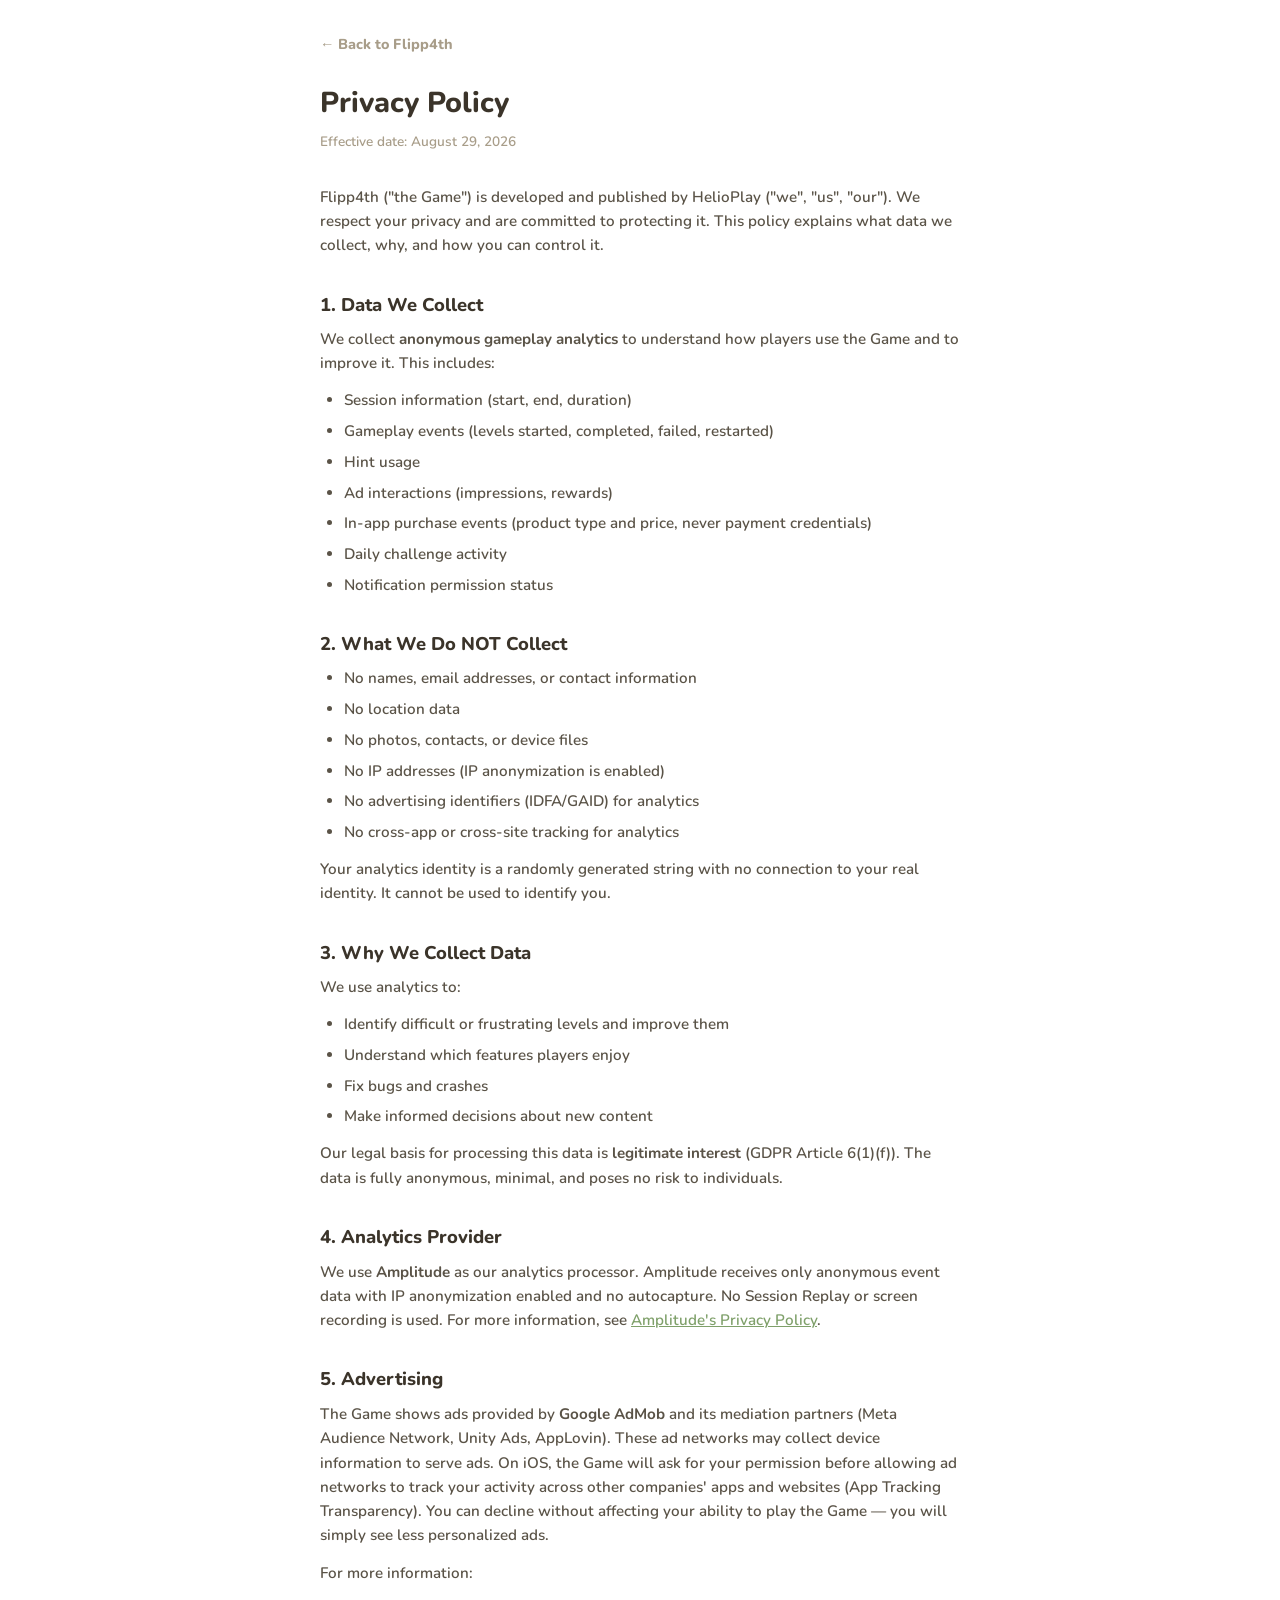
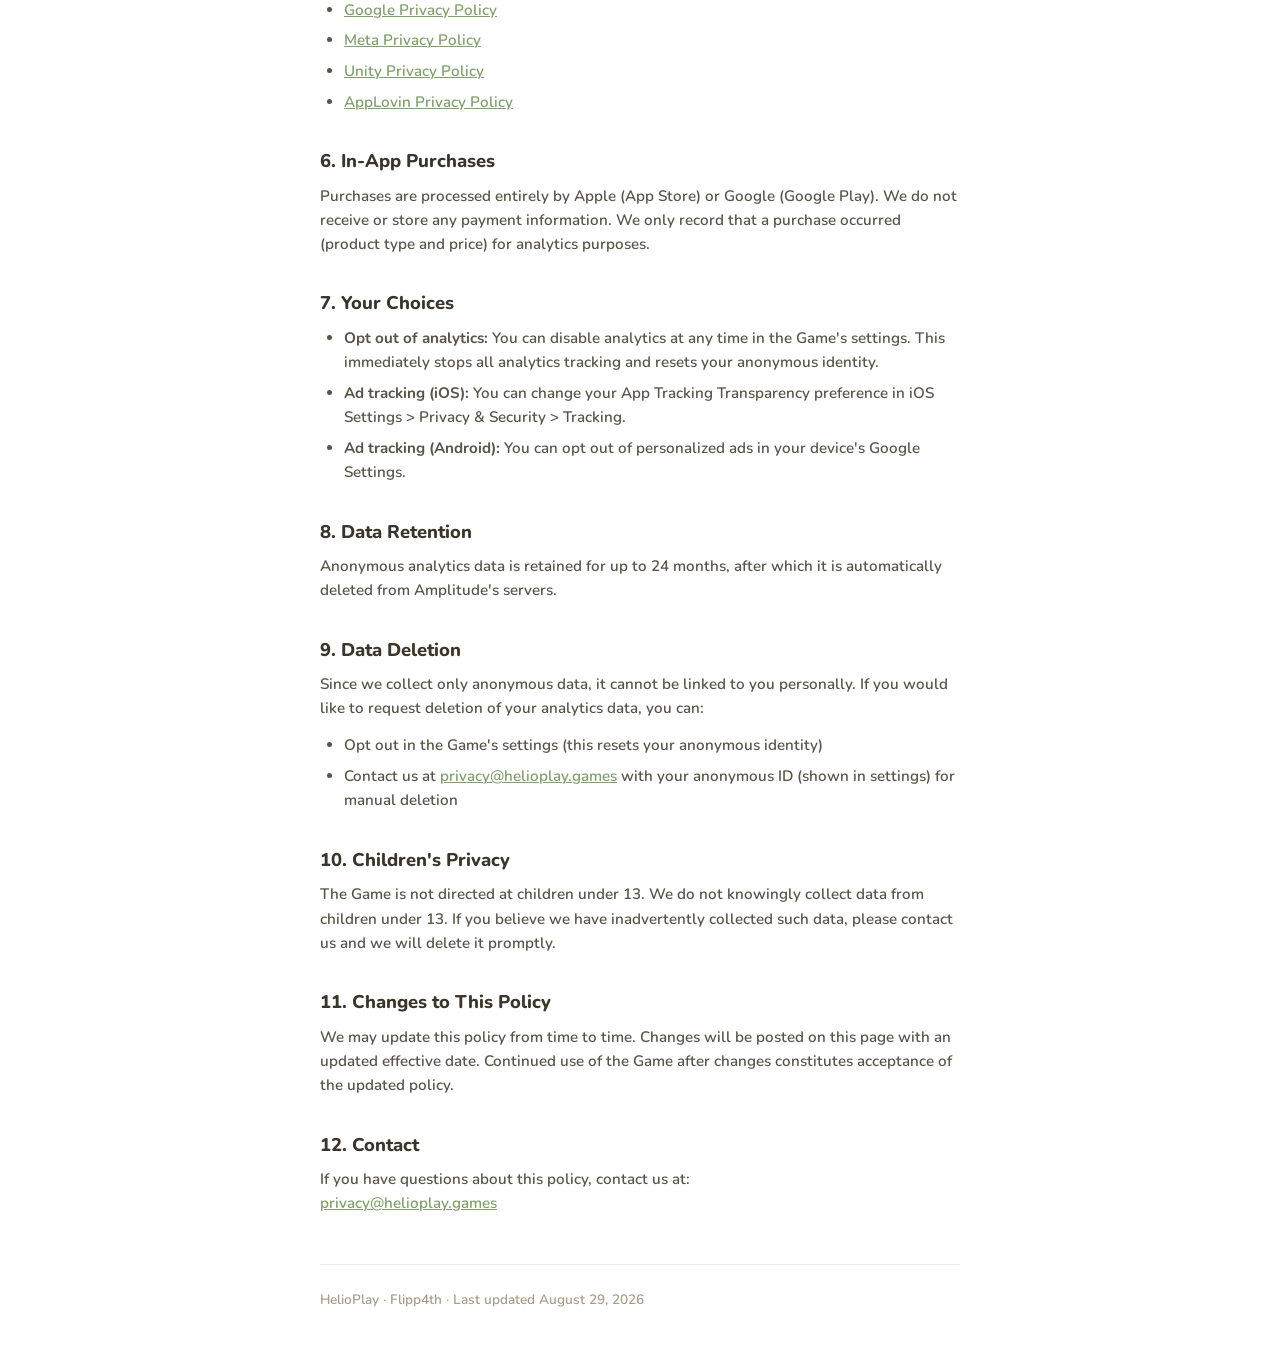
==== privacy.html @ 876b4c8c "terms and policies draft" ====
<!DOCTYPE html>
<html lang="en">
<head>
  <meta charset="UTF-8">
  <meta name="viewport" content="width=device-width, initial-scale=1.0">
  <title>Privacy Policy - Flipp4th</title>
  <link rel="preconnect" href="https://fonts.googleapis.com">
  <link rel="preconnect" href="https://fonts.gstatic.com" crossorigin>
  <link href="https://fonts.googleapis.com/css2?family=Nunito:wght@600;800&display=swap" rel="stylesheet">
  <style>
    * { margin: 0; padding: 0; box-sizing: border-box; }
    body {
      font-family: 'Nunito', -apple-system, BlinkMacSystemFont, 'Segoe UI', Roboto, sans-serif;
      background: #ffffff;
      color: #3B342A;
      min-height: 100vh;
      padding: 2rem;
      line-height: 1.6;
    }
    .container {
      max-width: 640px;
      margin: 0 auto;
    }
    .back-link {
      display: inline-block;
      color: #A89D89;
      text-decoration: none;
      font-weight: 800;
      font-size: 0.9rem;
      margin-bottom: 1.5rem;
    }
    .back-link:hover { color: #3B342A; }
    h1 {
      font-size: 1.8rem;
      font-weight: 800;
      margin-bottom: 0.3rem;
    }
    .effective-date {
      font-size: 0.85rem;
      font-weight: 600;
      color: #A89D89;
      margin-bottom: 2rem;
    }
    h2 {
      font-size: 1.15rem;
      font-weight: 800;
      margin-top: 2rem;
      margin-bottom: 0.5rem;
    }
    p, li {
      font-size: 0.95rem;
      font-weight: 600;
      color: #5A5347;
      margin-bottom: 0.8rem;
    }
    ul {
      padding-left: 1.5rem;
      margin-bottom: 0.8rem;
    }
    li { margin-bottom: 0.4rem; }
    a { color: #7FA06A; }
    .footer-note {
      margin-top: 3rem;
      padding-top: 1.5rem;
      border-top: 1px solid rgba(0,0,0,0.08);
      font-size: 0.85rem;
      color: #A89D89;
    }
  </style>
</head>
<body>
  <div class="container">
    <a class="back-link" href="/">&larr; Back to Flipp4th</a>

    <h1>Privacy Policy</h1>
    <p class="effective-date">Effective date: August 29, 2026</p>

    <p>Flipp4th ("the Game") is developed and published by HelioPlay ("we", "us", "our"). We respect your privacy and are committed to protecting it. This policy explains what data we collect, why, and how you can control it.</p>

    <h2>1. Data We Collect</h2>
    <p>We collect <strong>anonymous gameplay analytics</strong> to understand how players use the Game and to improve it. This includes:</p>
    <ul>
      <li>Session information (start, end, duration)</li>
      <li>Gameplay events (levels started, completed, failed, restarted)</li>
      <li>Hint usage</li>
      <li>Ad interactions (impressions, rewards)</li>
      <li>In-app purchase events (product type and price, never payment credentials)</li>
      <li>Daily challenge activity</li>
      <li>Notification permission status</li>
    </ul>

    <h2>2. What We Do NOT Collect</h2>
    <ul>
      <li>No names, email addresses, or contact information</li>
      <li>No location data</li>
      <li>No photos, contacts, or device files</li>
      <li>No IP addresses (IP anonymization is enabled)</li>
      <li>No advertising identifiers (IDFA/GAID) for analytics</li>
      <li>No cross-app or cross-site tracking for analytics</li>
    </ul>
    <p>Your analytics identity is a randomly generated string with no connection to your real identity. It cannot be used to identify you.</p>

    <h2>3. Why We Collect Data</h2>
    <p>We use analytics to:</p>
    <ul>
      <li>Identify difficult or frustrating levels and improve them</li>
      <li>Understand which features players enjoy</li>
      <li>Fix bugs and crashes</li>
      <li>Make informed decisions about new content</li>
    </ul>
    <p>Our legal basis for processing this data is <strong>legitimate interest</strong> (GDPR Article 6(1)(f)). The data is fully anonymous, minimal, and poses no risk to individuals.</p>

    <h2>4. Analytics Provider</h2>
    <p>We use <strong>Amplitude</strong> as our analytics processor. Amplitude receives only anonymous event data with IP anonymization enabled and no autocapture. No Session Replay or screen recording is used. For more information, see <a href="https://amplitude.com/privacy" target="_blank" rel="noopener">Amplitude's Privacy Policy</a>.</p>

    <h2>5. Advertising</h2>
    <p>The Game shows ads provided by <strong>Google AdMob</strong> and its mediation partners (Meta Audience Network, Unity Ads, AppLovin). These ad networks may collect device information to serve ads. On iOS, the Game will ask for your permission before allowing ad networks to track your activity across other companies' apps and websites (App Tracking Transparency). You can decline without affecting your ability to play the Game — you will simply see less personalized ads.</p>
    <p>For more information:</p>
    <ul>
      <li><a href="https://policies.google.com/privacy" target="_blank" rel="noopener">Google Privacy Policy</a></li>
      <li><a href="https://www.facebook.com/privacy/policy/" target="_blank" rel="noopener">Meta Privacy Policy</a></li>
      <li><a href="https://unity.com/legal/privacy-policy" target="_blank" rel="noopener">Unity Privacy Policy</a></li>
      <li><a href="https://www.applovin.com/privacy/" target="_blank" rel="noopener">AppLovin Privacy Policy</a></li>
    </ul>

    <h2>6. In-App Purchases</h2>
    <p>Purchases are processed entirely by Apple (App Store) or Google (Google Play). We do not receive or store any payment information. We only record that a purchase occurred (product type and price) for analytics purposes.</p>

    <h2>7. Your Choices</h2>
    <ul>
      <li><strong>Opt out of analytics:</strong> You can disable analytics at any time in the Game's settings. This immediately stops all analytics tracking and resets your anonymous identity.</li>
      <li><strong>Ad tracking (iOS):</strong> You can change your App Tracking Transparency preference in iOS Settings &gt; Privacy &amp; Security &gt; Tracking.</li>
      <li><strong>Ad tracking (Android):</strong> You can opt out of personalized ads in your device's Google Settings.</li>
    </ul>

    <h2>8. Data Retention</h2>
    <p>Anonymous analytics data is retained for up to 24 months, after which it is automatically deleted from Amplitude's servers.</p>

    <h2>9. Data Deletion</h2>
    <p>Since we collect only anonymous data, it cannot be linked to you personally. If you would like to request deletion of your analytics data, you can:</p>
    <ul>
      <li>Opt out in the Game's settings (this resets your anonymous identity)</li>
      <li>Contact us at <a href="mailto:privacy@helioplay.games">privacy@helioplay.games</a> with your anonymous ID (shown in settings) for manual deletion</li>
    </ul>

    <h2>10. Children's Privacy</h2>
    <p>The Game is not directed at children under 13. We do not knowingly collect data from children under 13. If you believe we have inadvertently collected such data, please contact us and we will delete it promptly.</p>

    <h2>11. Changes to This Policy</h2>
    <p>We may update this policy from time to time. Changes will be posted on this page with an updated effective date. Continued use of the Game after changes constitutes acceptance of the updated policy.</p>

    <h2>12. Contact</h2>
    <p>If you have questions about this policy, contact us at:<br>
    <a href="mailto:privacy@helioplay.games">privacy@helioplay.games</a></p>

    <p class="footer-note">HelioPlay &middot; Flipp4th &middot; Last updated August 29, 2026</p>
  </div>
</body>
</html>
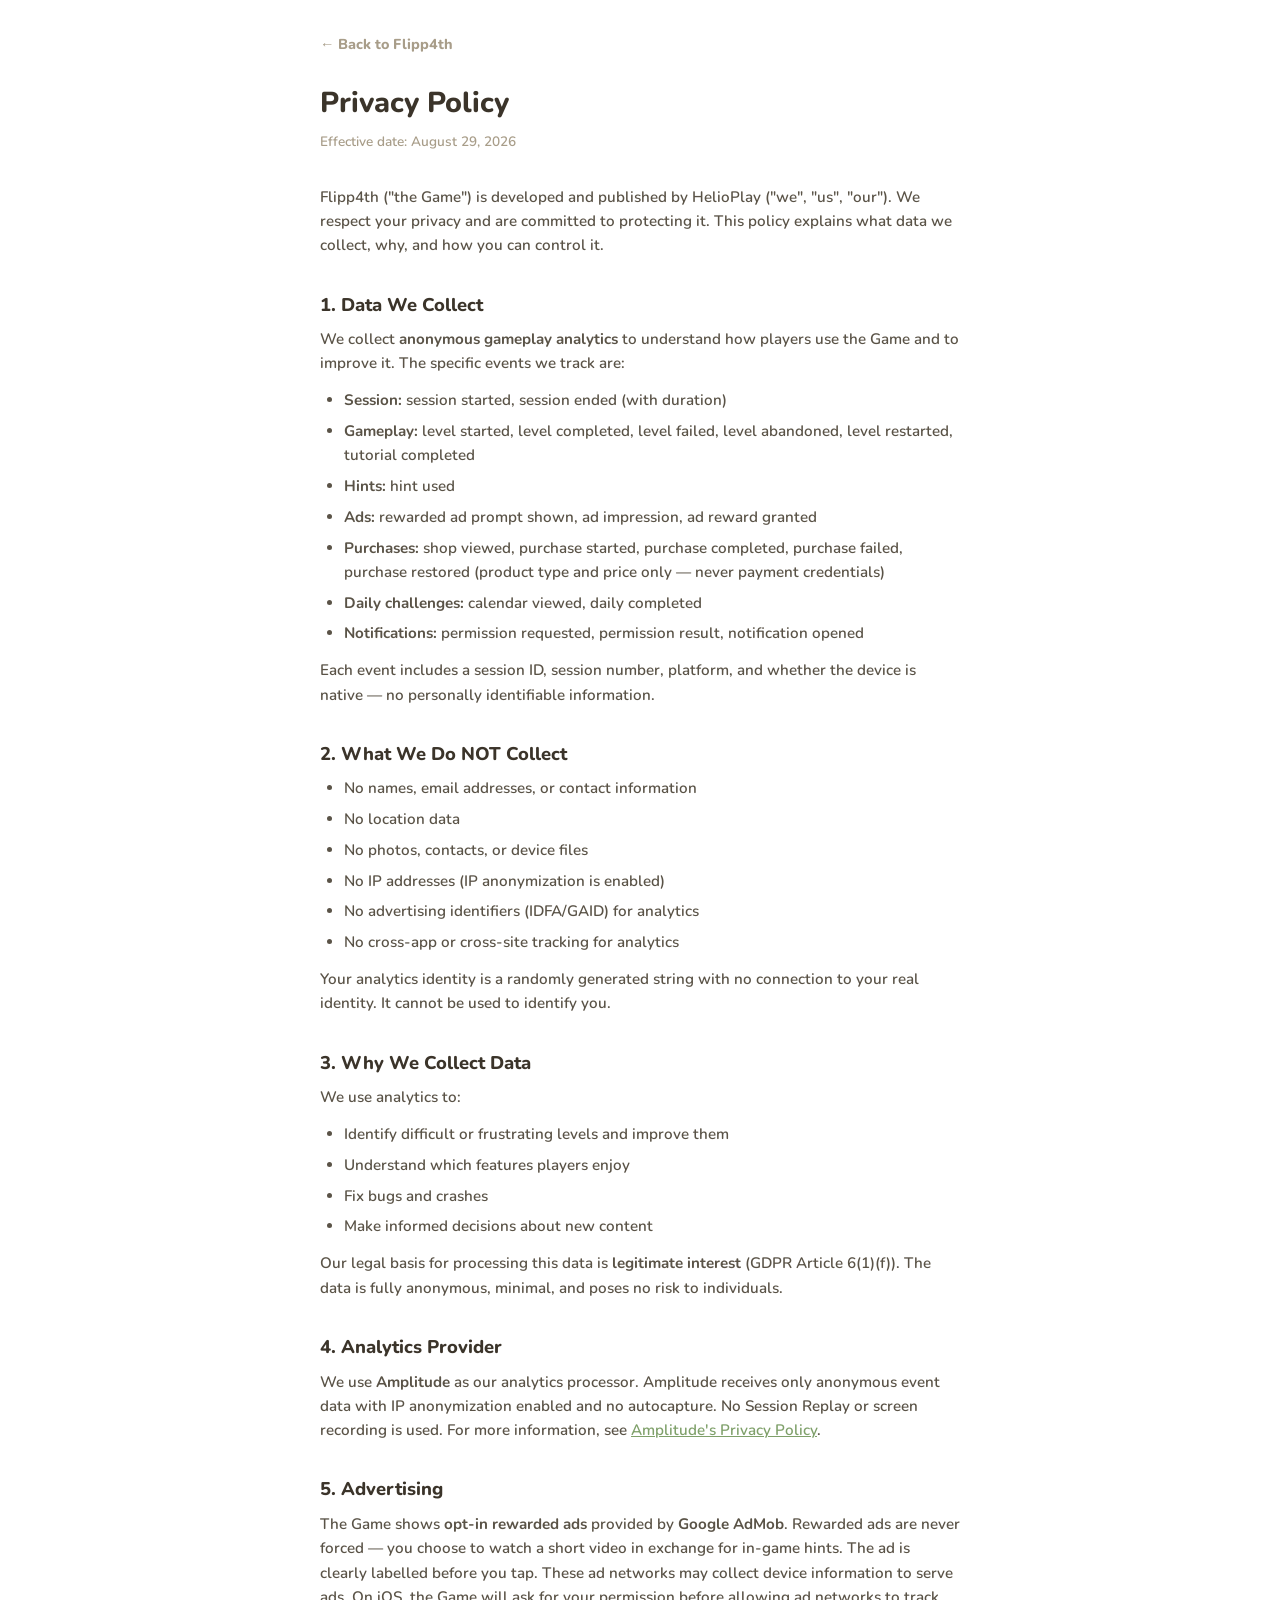
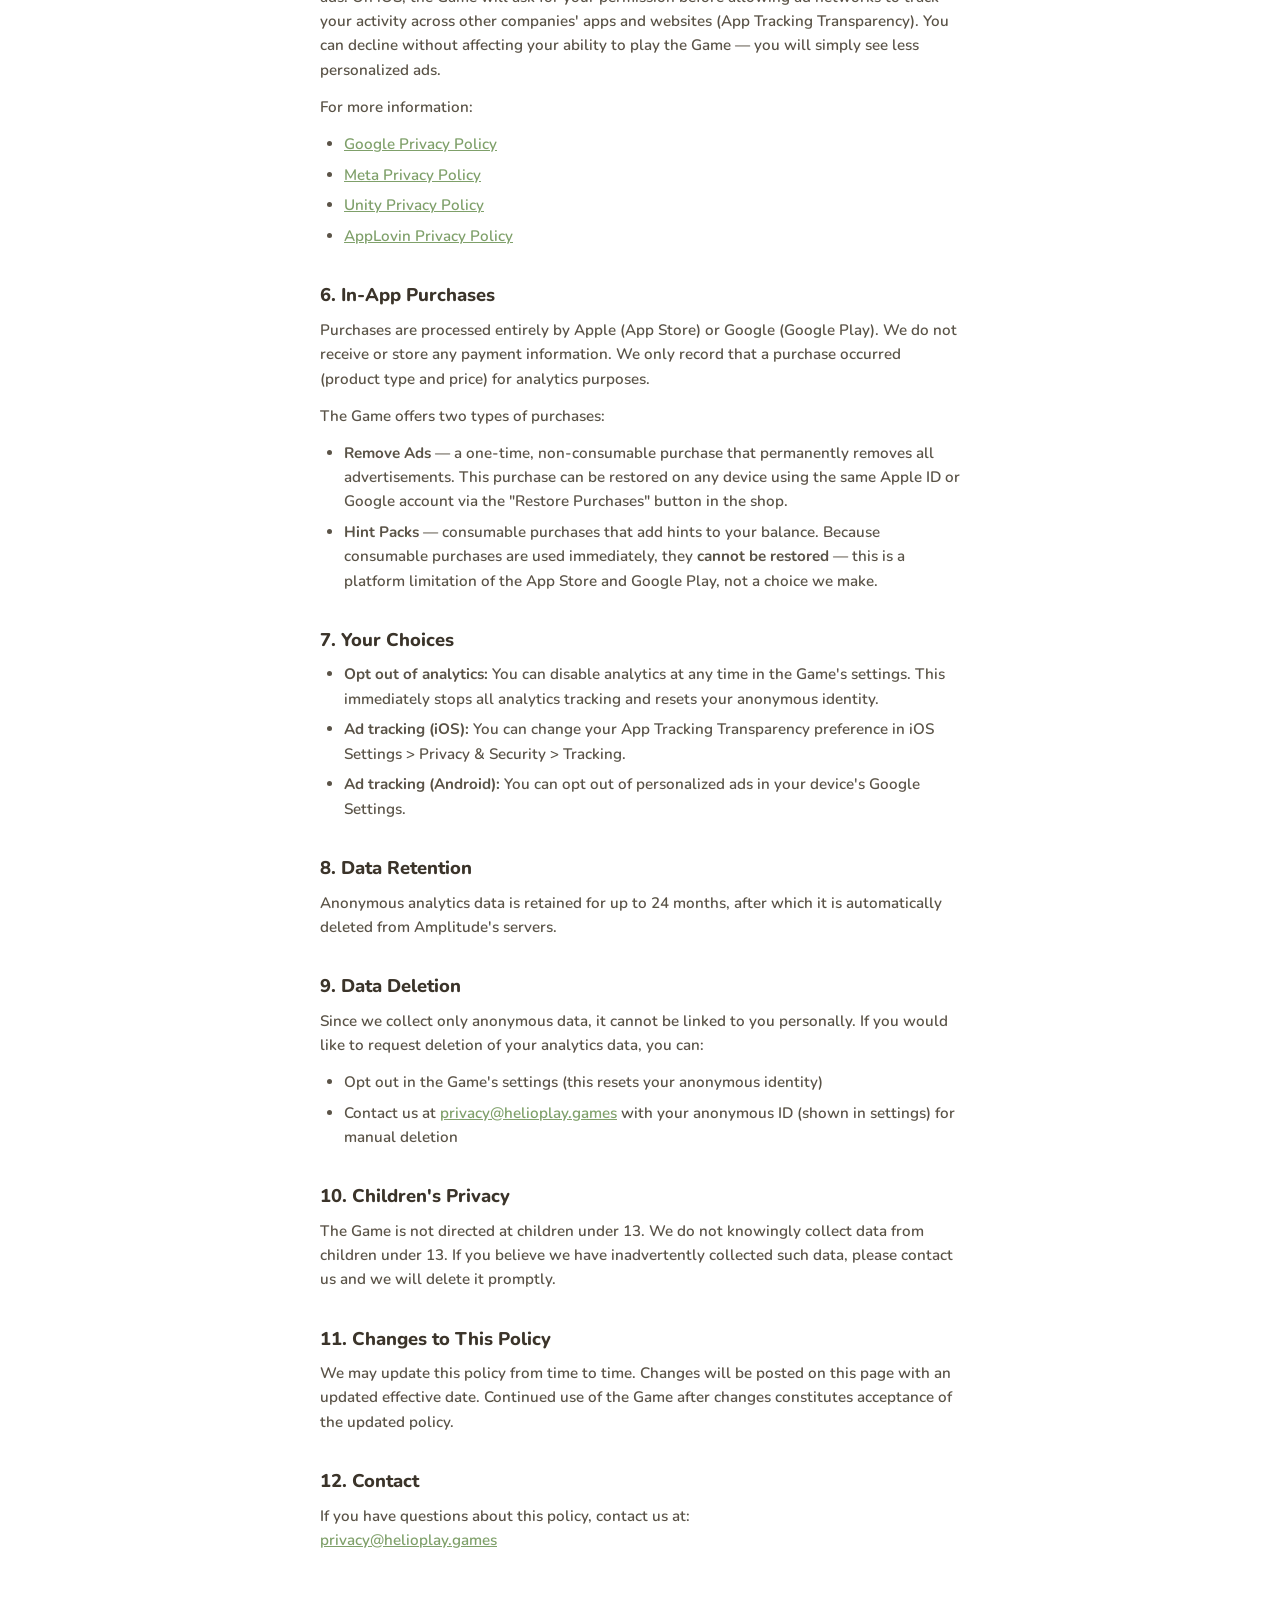
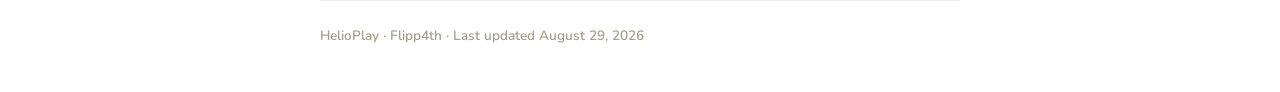
==== commit 918e0794: "update" ====
--- a/privacy.html
+++ b/privacy.html
@@ -78,16 +78,17 @@
     <p>Flipp4th ("the Game") is developed and published by HelioPlay ("we", "us", "our"). We respect your privacy and are committed to protecting it. This policy explains what data we collect, why, and how you can control it.</p>
 
     <h2>1. Data We Collect</h2>
-    <p>We collect <strong>anonymous gameplay analytics</strong> to understand how players use the Game and to improve it. This includes:</p>
+    <p>We collect <strong>anonymous gameplay analytics</strong> to understand how players use the Game and to improve it. The specific events we track are:</p>
     <ul>
-      <li>Session information (start, end, duration)</li>
-      <li>Gameplay events (levels started, completed, failed, restarted)</li>
-      <li>Hint usage</li>
-      <li>Ad interactions (impressions, rewards)</li>
-      <li>In-app purchase events (product type and price, never payment credentials)</li>
-      <li>Daily challenge activity</li>
-      <li>Notification permission status</li>
+      <li><strong>Session:</strong> session started, session ended (with duration)</li>
+      <li><strong>Gameplay:</strong> level started, level completed, level failed, level abandoned, level restarted, tutorial completed</li>
+      <li><strong>Hints:</strong> hint used</li>
+      <li><strong>Ads:</strong> rewarded ad prompt shown, ad impression, ad reward granted</li>
+      <li><strong>Purchases:</strong> shop viewed, purchase started, purchase completed, purchase failed, purchase restored (product type and price only — never payment credentials)</li>
+      <li><strong>Daily challenges:</strong> calendar viewed, daily completed</li>
+      <li><strong>Notifications:</strong> permission requested, permission result, notification opened</li>
     </ul>
+    <p>Each event includes a session ID, session number, platform, and whether the device is native — no personally identifiable information.</p>
 
     <h2>2. What We Do NOT Collect</h2>
     <ul>
@@ -114,7 +115,7 @@
     <p>We use <strong>Amplitude</strong> as our analytics processor. Amplitude receives only anonymous event data with IP anonymization enabled and no autocapture. No Session Replay or screen recording is used. For more information, see <a href="https://amplitude.com/privacy" target="_blank" rel="noopener">Amplitude's Privacy Policy</a>.</p>
 
     <h2>5. Advertising</h2>
-    <p>The Game shows ads provided by <strong>Google AdMob</strong> and its mediation partners (Meta Audience Network, Unity Ads, AppLovin). These ad networks may collect device information to serve ads. On iOS, the Game will ask for your permission before allowing ad networks to track your activity across other companies' apps and websites (App Tracking Transparency). You can decline without affecting your ability to play the Game — you will simply see less personalized ads.</p>
+    <p>The Game shows <strong>opt-in rewarded ads</strong> provided by <strong>Google AdMob</strong>. Rewarded ads are never forced — you choose to watch a short video in exchange for in-game hints. The ad is clearly labelled before you tap. These ad networks may collect device information to serve ads. On iOS, the Game will ask for your permission before allowing ad networks to track your activity across other companies' apps and websites (App Tracking Transparency). You can decline without affecting your ability to play the Game — you will simply see less personalized ads.</p>
     <p>For more information:</p>
     <ul>
       <li><a href="https://policies.google.com/privacy" target="_blank" rel="noopener">Google Privacy Policy</a></li>
@@ -125,6 +126,11 @@
 
     <h2>6. In-App Purchases</h2>
     <p>Purchases are processed entirely by Apple (App Store) or Google (Google Play). We do not receive or store any payment information. We only record that a purchase occurred (product type and price) for analytics purposes.</p>
+    <p>The Game offers two types of purchases:</p>
+    <ul>
+      <li><strong>Remove Ads</strong> — a one-time, non-consumable purchase that permanently removes all advertisements. This purchase can be restored on any device using the same Apple ID or Google account via the "Restore Purchases" button in the shop.</li>
+      <li><strong>Hint Packs</strong> — consumable purchases that add hints to your balance. Because consumable purchases are used immediately, they <strong>cannot be restored</strong> — this is a platform limitation of the App Store and Google Play, not a choice we make.</li>
+    </ul>
 
     <h2>7. Your Choices</h2>
     <ul>
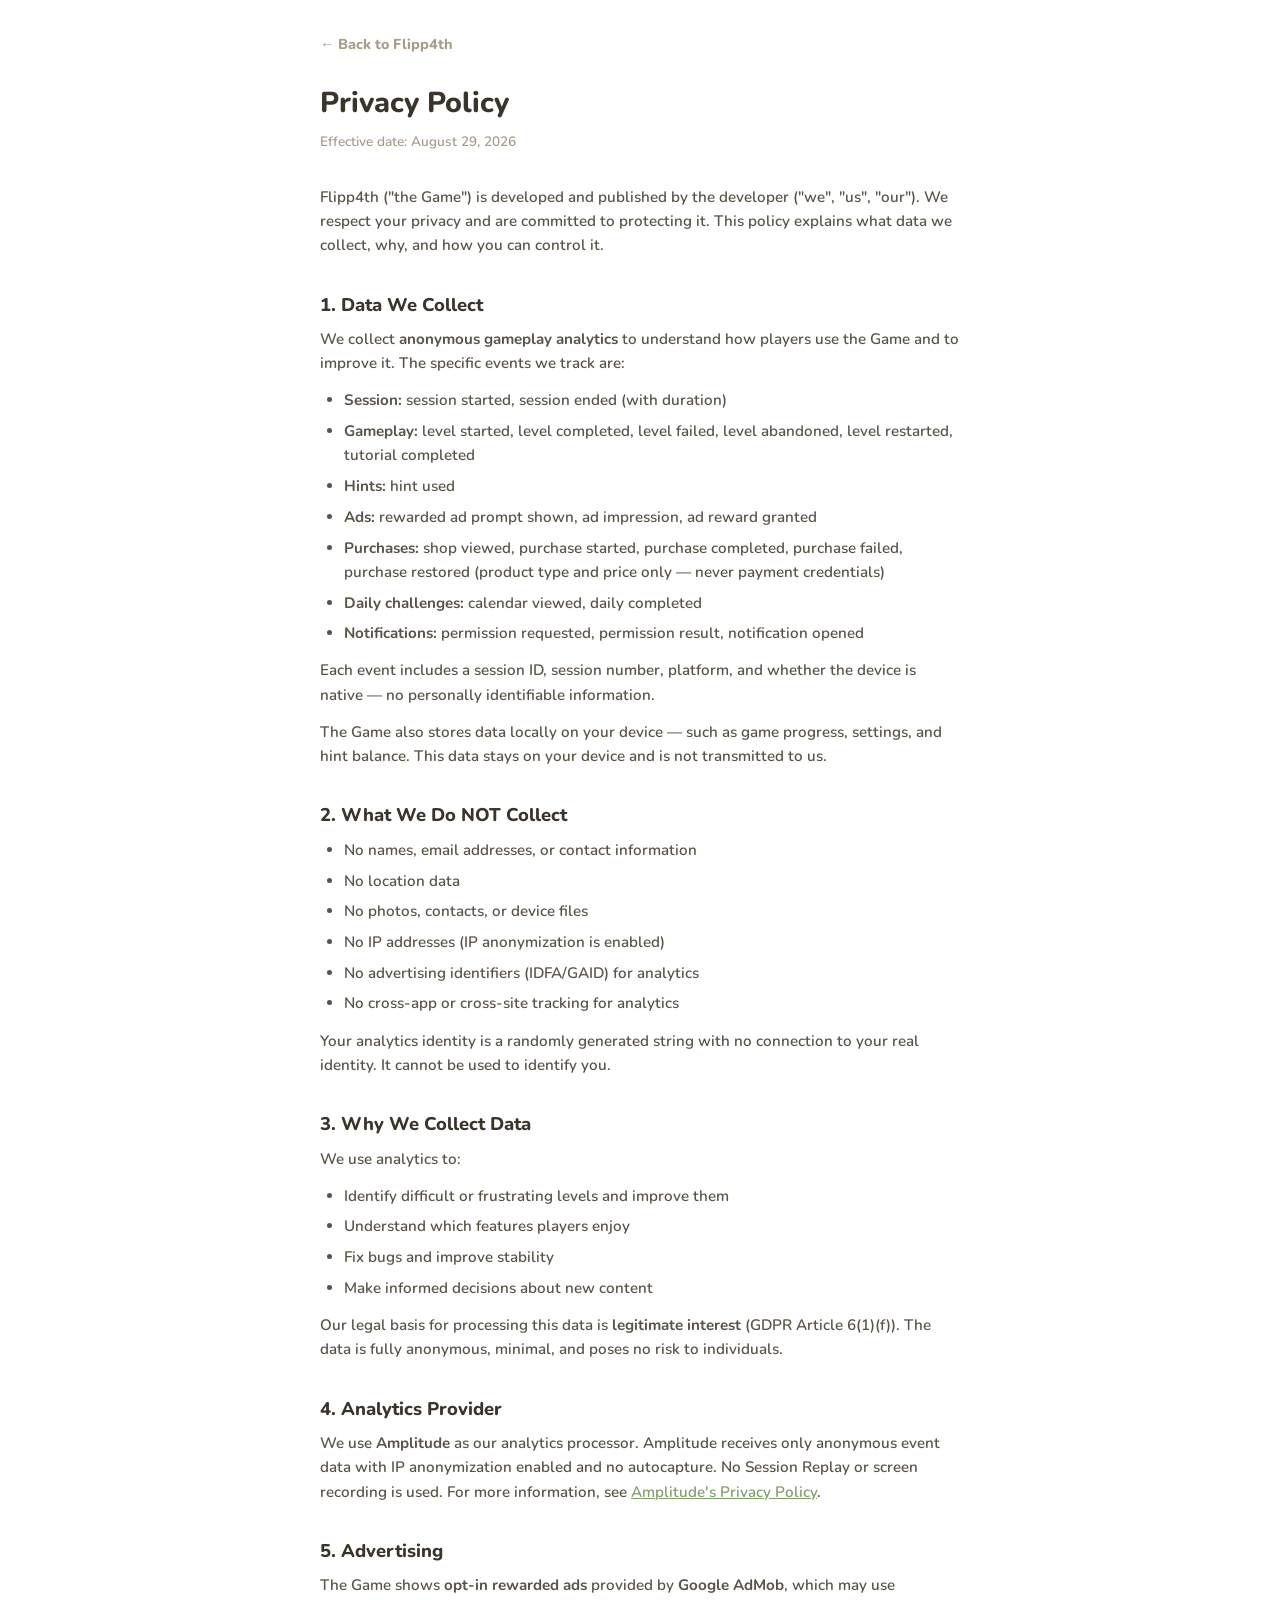
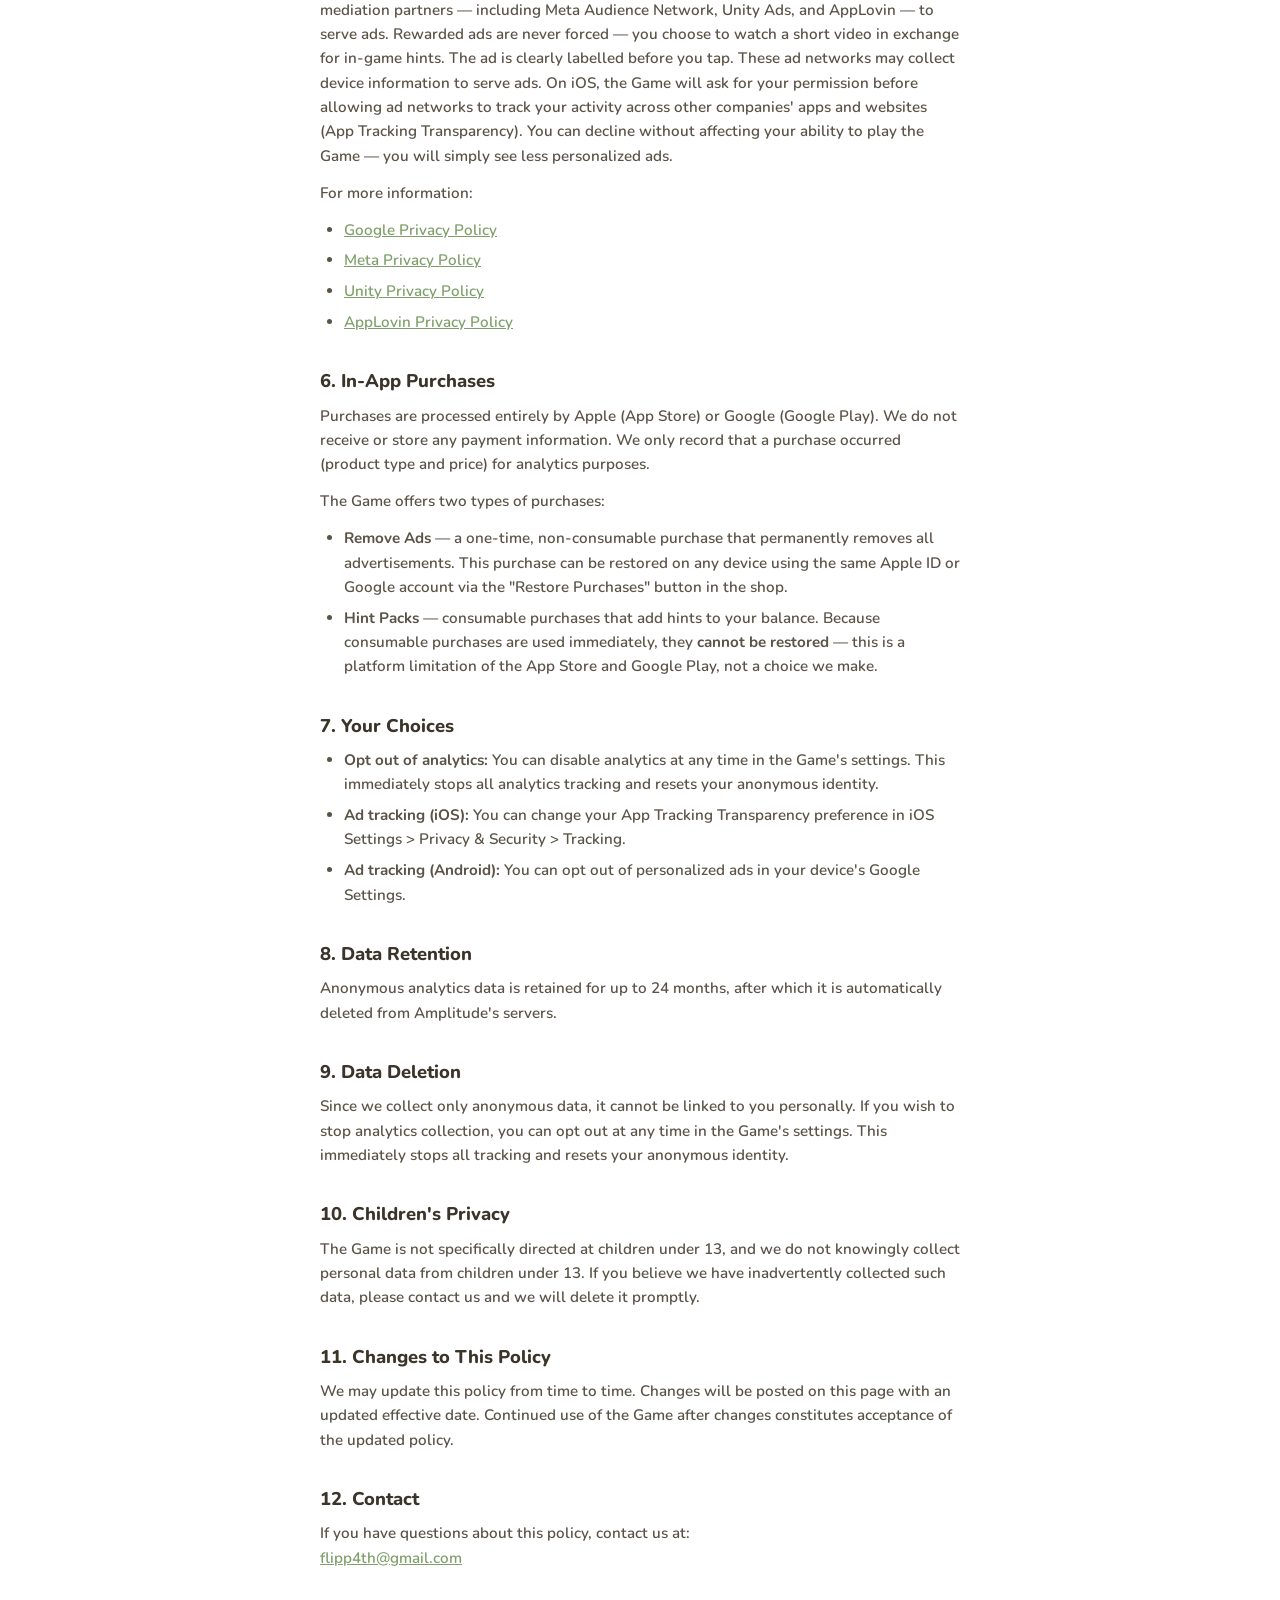
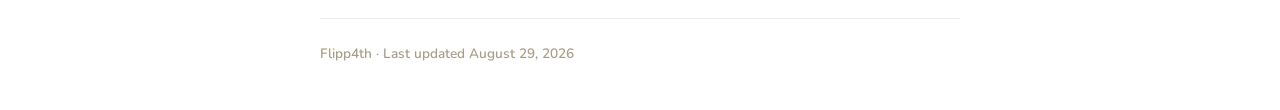
==== commit 257728bd: "review terms" ====
--- a/privacy.html
+++ b/privacy.html
@@ -75,7 +75,7 @@
     <h1>Privacy Policy</h1>
     <p class="effective-date">Effective date: August 29, 2026</p>
 
-    <p>Flipp4th ("the Game") is developed and published by HelioPlay ("we", "us", "our"). We respect your privacy and are committed to protecting it. This policy explains what data we collect, why, and how you can control it.</p>
+    <p>Flipp4th ("the Game") is developed and published by the developer ("we", "us", "our"). We respect your privacy and are committed to protecting it. This policy explains what data we collect, why, and how you can control it.</p>
 
     <h2>1. Data We Collect</h2>
     <p>We collect <strong>anonymous gameplay analytics</strong> to understand how players use the Game and to improve it. The specific events we track are:</p>
@@ -89,6 +89,7 @@
       <li><strong>Notifications:</strong> permission requested, permission result, notification opened</li>
     </ul>
     <p>Each event includes a session ID, session number, platform, and whether the device is native — no personally identifiable information.</p>
+    <p>The Game also stores data locally on your device — such as game progress, settings, and hint balance. This data stays on your device and is not transmitted to us.</p>
 
     <h2>2. What We Do NOT Collect</h2>
     <ul>
@@ -106,7 +107,7 @@
     <ul>
       <li>Identify difficult or frustrating levels and improve them</li>
       <li>Understand which features players enjoy</li>
-      <li>Fix bugs and crashes</li>
+      <li>Fix bugs and improve stability</li>
       <li>Make informed decisions about new content</li>
     </ul>
     <p>Our legal basis for processing this data is <strong>legitimate interest</strong> (GDPR Article 6(1)(f)). The data is fully anonymous, minimal, and poses no risk to individuals.</p>
@@ -115,7 +116,7 @@
     <p>We use <strong>Amplitude</strong> as our analytics processor. Amplitude receives only anonymous event data with IP anonymization enabled and no autocapture. No Session Replay or screen recording is used. For more information, see <a href="https://amplitude.com/privacy" target="_blank" rel="noopener">Amplitude's Privacy Policy</a>.</p>
 
     <h2>5. Advertising</h2>
-    <p>The Game shows <strong>opt-in rewarded ads</strong> provided by <strong>Google AdMob</strong>. Rewarded ads are never forced — you choose to watch a short video in exchange for in-game hints. The ad is clearly labelled before you tap. These ad networks may collect device information to serve ads. On iOS, the Game will ask for your permission before allowing ad networks to track your activity across other companies' apps and websites (App Tracking Transparency). You can decline without affecting your ability to play the Game — you will simply see less personalized ads.</p>
+    <p>The Game shows <strong>opt-in rewarded ads</strong> provided by <strong>Google AdMob</strong>, which may use mediation partners — including Meta Audience Network, Unity Ads, and AppLovin — to serve ads. Rewarded ads are never forced — you choose to watch a short video in exchange for in-game hints. The ad is clearly labelled before you tap. These ad networks may collect device information to serve ads. On iOS, the Game will ask for your permission before allowing ad networks to track your activity across other companies' apps and websites (App Tracking Transparency). You can decline without affecting your ability to play the Game — you will simply see less personalized ads.</p>
     <p>For more information:</p>
     <ul>
       <li><a href="https://policies.google.com/privacy" target="_blank" rel="noopener">Google Privacy Policy</a></li>
@@ -143,23 +144,19 @@
     <p>Anonymous analytics data is retained for up to 24 months, after which it is automatically deleted from Amplitude's servers.</p>
 
     <h2>9. Data Deletion</h2>
-    <p>Since we collect only anonymous data, it cannot be linked to you personally. If you would like to request deletion of your analytics data, you can:</p>
-    <ul>
-      <li>Opt out in the Game's settings (this resets your anonymous identity)</li>
-      <li>Contact us at <a href="mailto:privacy@helioplay.games">privacy@helioplay.games</a> with your anonymous ID (shown in settings) for manual deletion</li>
-    </ul>
+    <p>Since we collect only anonymous data, it cannot be linked to you personally. If you wish to stop analytics collection, you can opt out at any time in the Game's settings. This immediately stops all tracking and resets your anonymous identity.</p>
 
     <h2>10. Children's Privacy</h2>
-    <p>The Game is not directed at children under 13. We do not knowingly collect data from children under 13. If you believe we have inadvertently collected such data, please contact us and we will delete it promptly.</p>
+    <p>The Game is not specifically directed at children under 13, and we do not knowingly collect personal data from children under 13. If you believe we have inadvertently collected such data, please contact us and we will delete it promptly.</p>
 
     <h2>11. Changes to This Policy</h2>
     <p>We may update this policy from time to time. Changes will be posted on this page with an updated effective date. Continued use of the Game after changes constitutes acceptance of the updated policy.</p>
 
     <h2>12. Contact</h2>
     <p>If you have questions about this policy, contact us at:<br>
-    <a href="mailto:privacy@helioplay.games">privacy@helioplay.games</a></p>
+    <a href="mailto:flipp4th@gmail.com">flipp4th@gmail.com</a></p>
 
-    <p class="footer-note">HelioPlay &middot; Flipp4th &middot; Last updated August 29, 2026</p>
+    <p class="footer-note">Flipp4th &middot; Last updated August 29, 2026</p>
   </div>
 </body>
 </html>
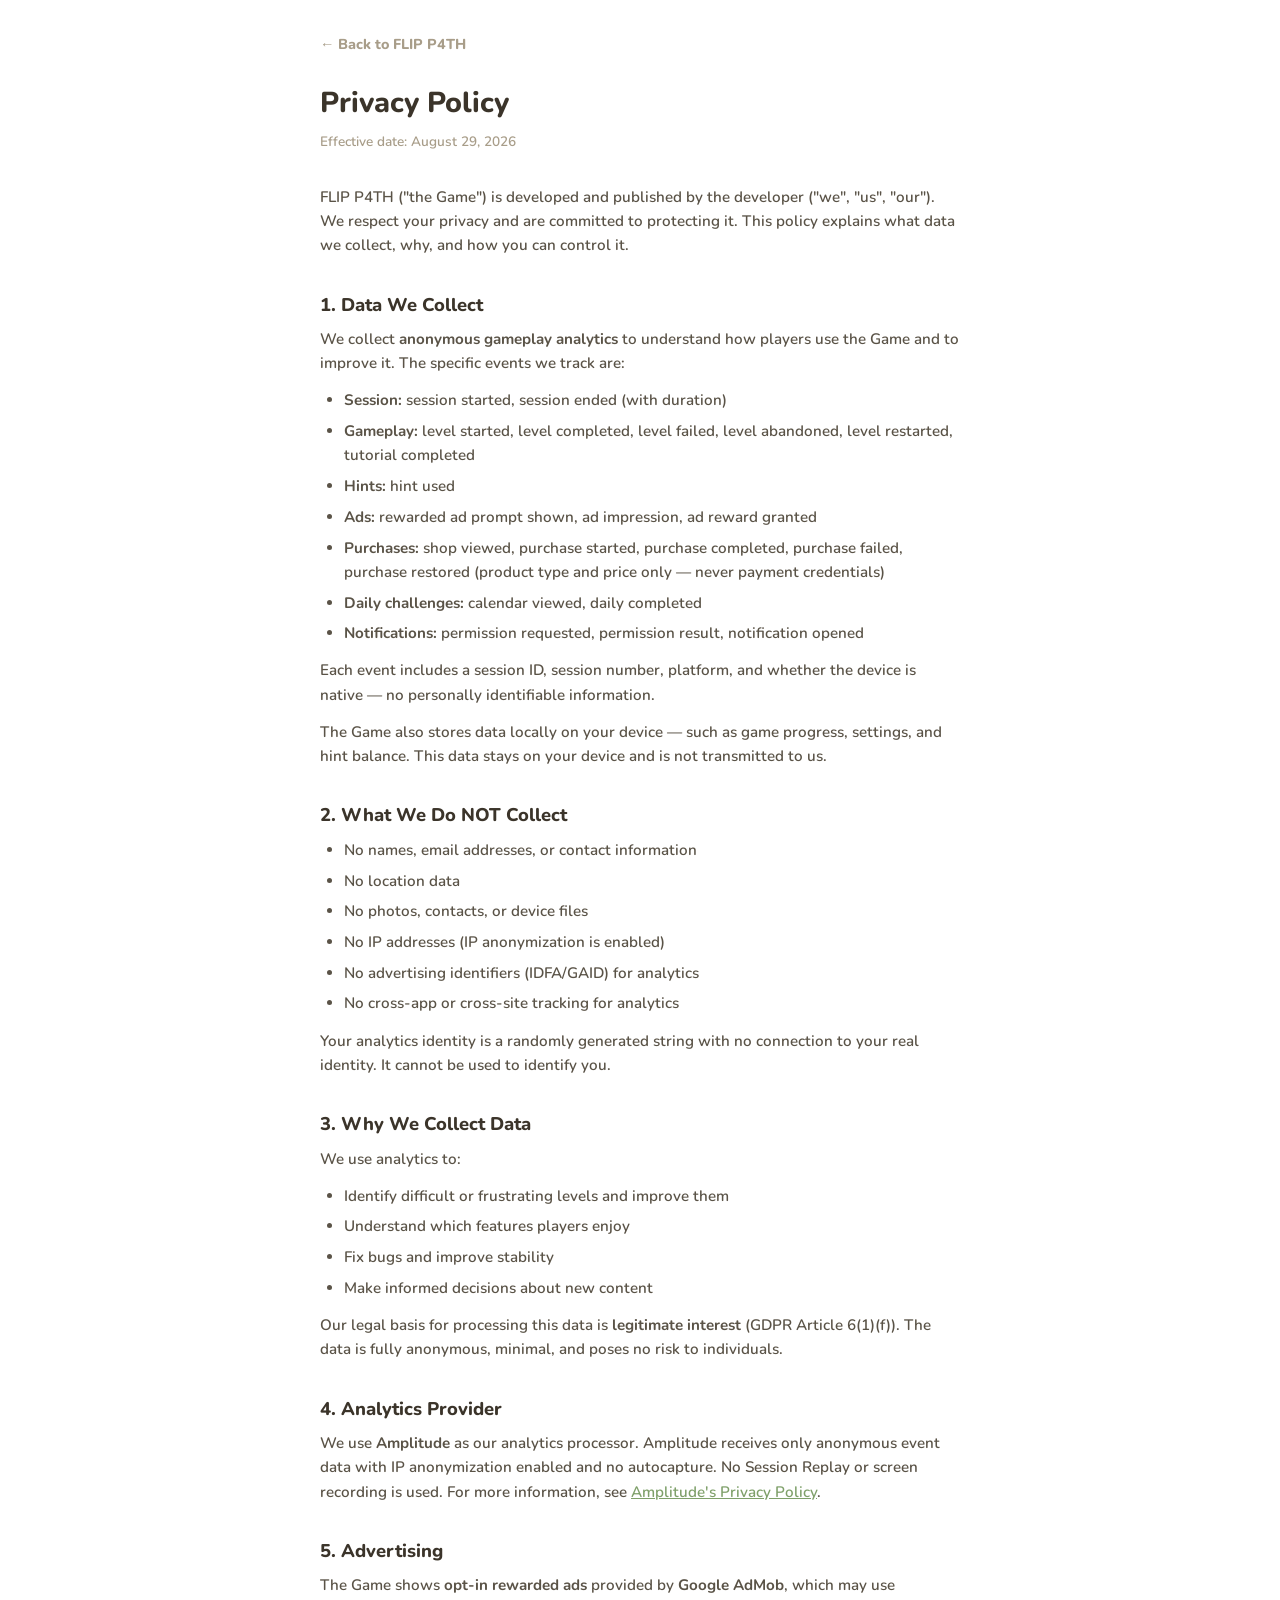
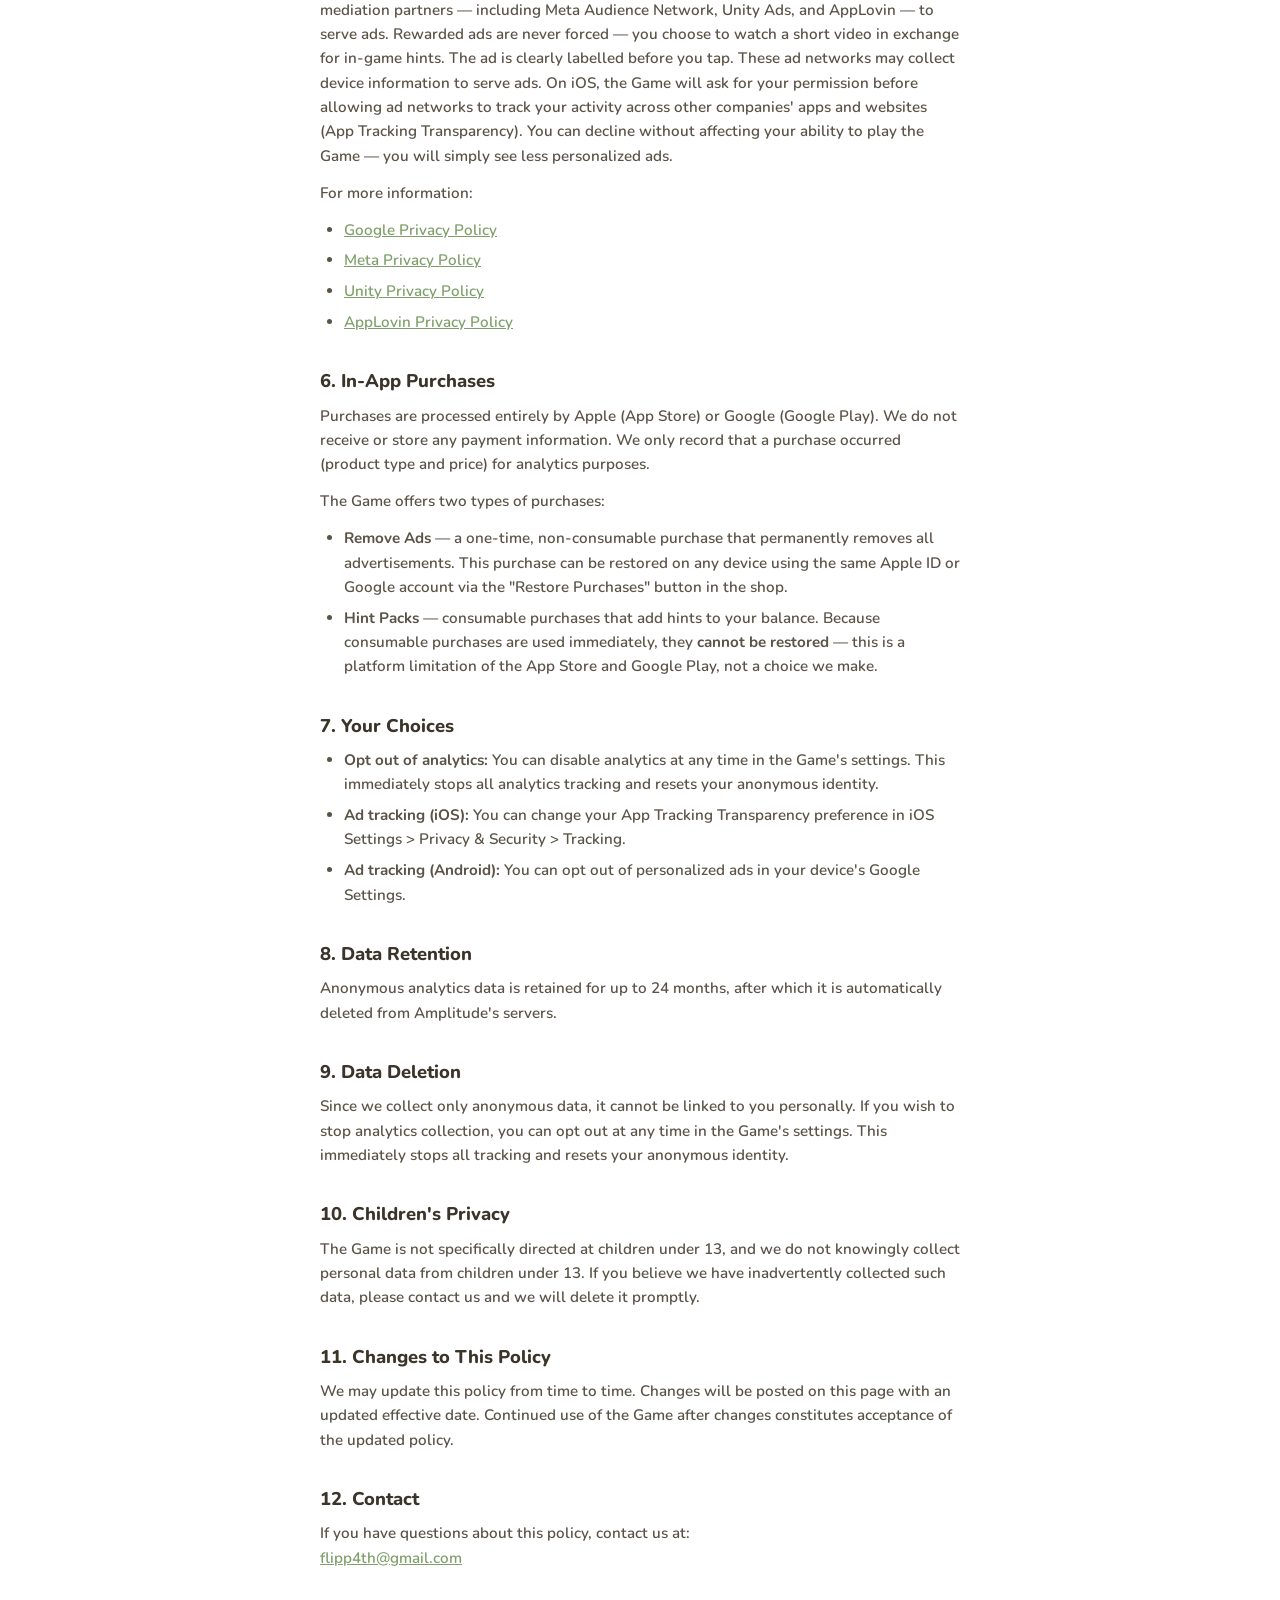
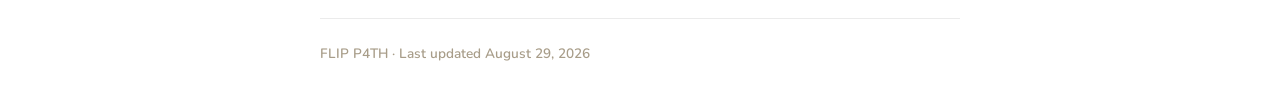
==== commit 5a0f7a1f: "new version with daily challenge" ====
--- a/privacy.html
+++ b/privacy.html
@@ -3,7 +3,7 @@
 <head>
   <meta charset="UTF-8">
   <meta name="viewport" content="width=device-width, initial-scale=1.0">
-  <title>Privacy Policy - Flipp4th</title>
+  <title>Privacy Policy - FLIP P4TH</title>
   <link rel="preconnect" href="https://fonts.googleapis.com">
   <link rel="preconnect" href="https://fonts.gstatic.com" crossorigin>
   <link href="https://fonts.googleapis.com/css2?family=Nunito:wght@600;800&display=swap" rel="stylesheet">
@@ -70,12 +70,12 @@
 </head>
 <body>
   <div class="container">
-    <a class="back-link" href="/">&larr; Back to Flipp4th</a>
+    <a class="back-link" href="/">&larr; Back to FLIP P4TH</a>
 
     <h1>Privacy Policy</h1>
     <p class="effective-date">Effective date: August 29, 2026</p>
 
-    <p>Flipp4th ("the Game") is developed and published by the developer ("we", "us", "our"). We respect your privacy and are committed to protecting it. This policy explains what data we collect, why, and how you can control it.</p>
+    <p>FLIP P4TH ("the Game") is developed and published by the developer ("we", "us", "our"). We respect your privacy and are committed to protecting it. This policy explains what data we collect, why, and how you can control it.</p>
 
     <h2>1. Data We Collect</h2>
     <p>We collect <strong>anonymous gameplay analytics</strong> to understand how players use the Game and to improve it. The specific events we track are:</p>
@@ -156,7 +156,7 @@
     <p>If you have questions about this policy, contact us at:<br>
     <a href="mailto:flipp4th@gmail.com">flipp4th@gmail.com</a></p>
 
-    <p class="footer-note">Flipp4th &middot; Last updated August 29, 2026</p>
+    <p class="footer-note">FLIP P4TH &middot; Last updated August 29, 2026</p>
   </div>
 </body>
 </html>
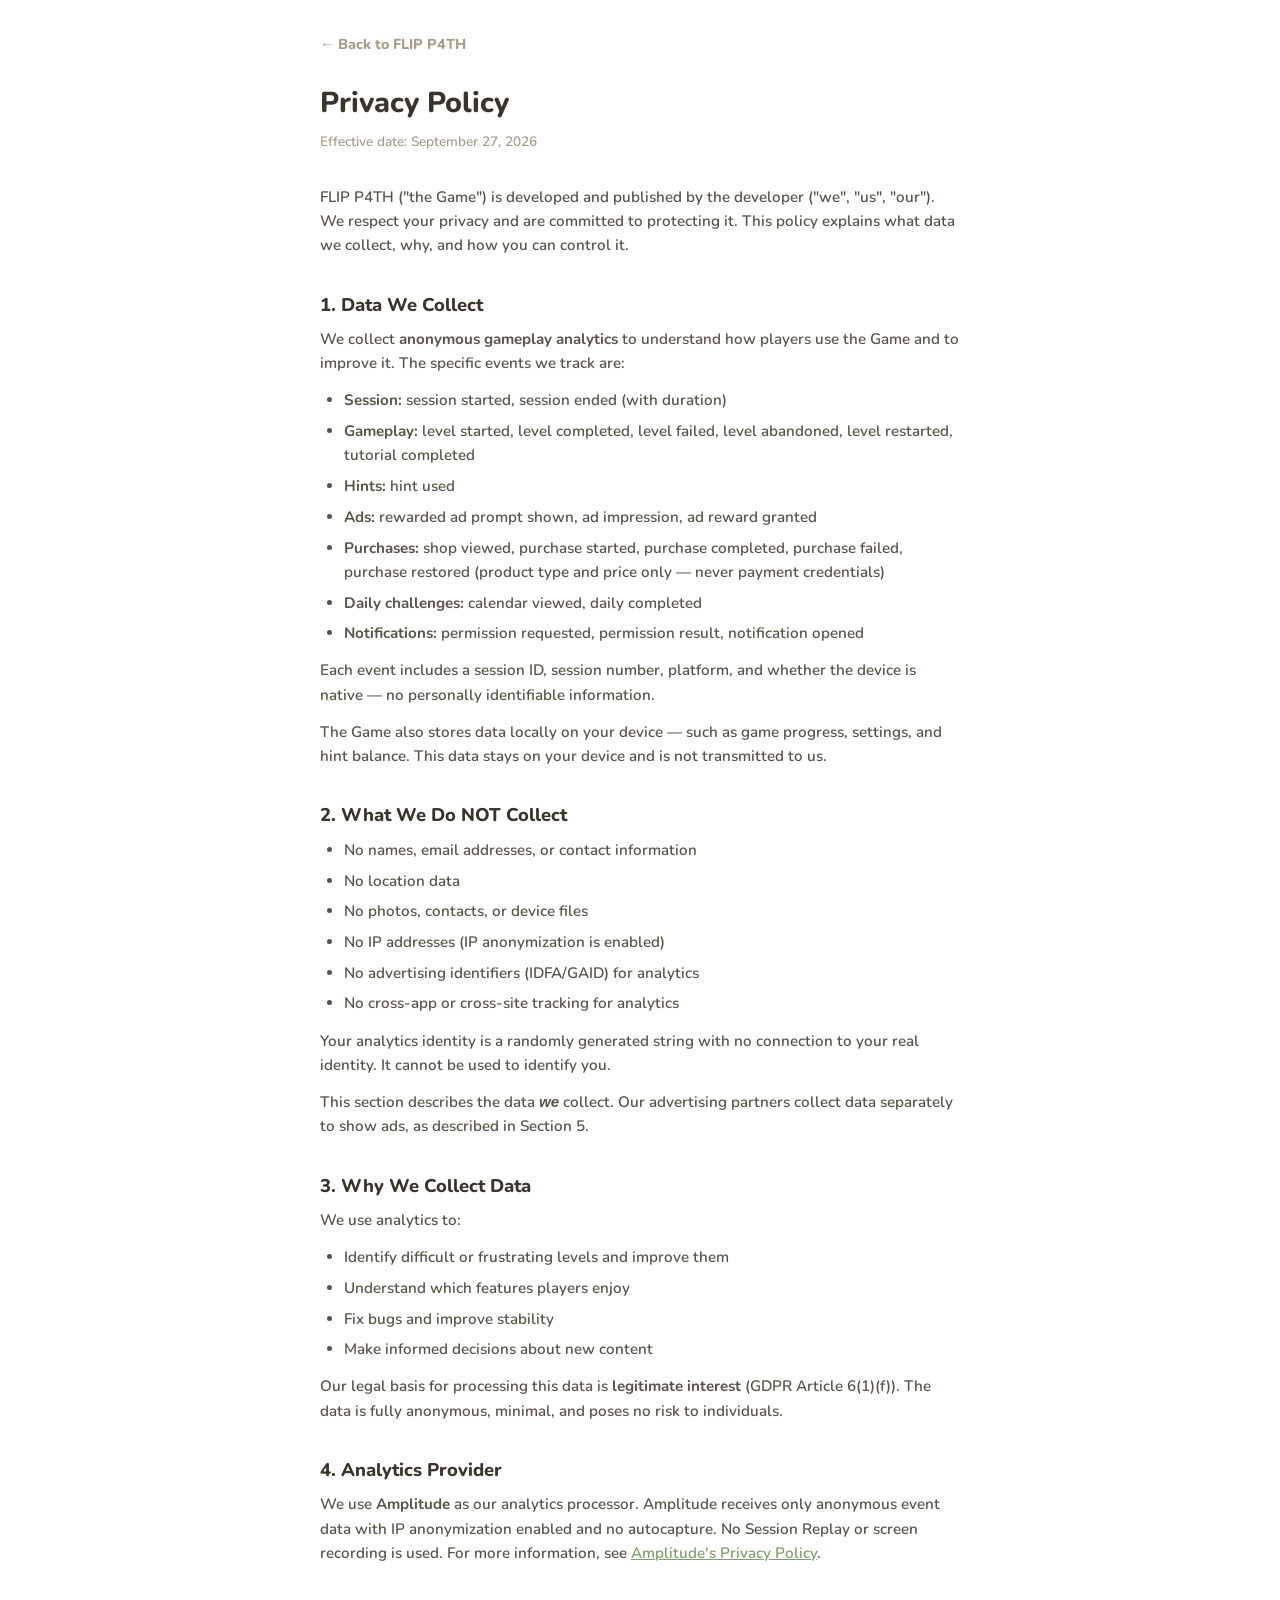
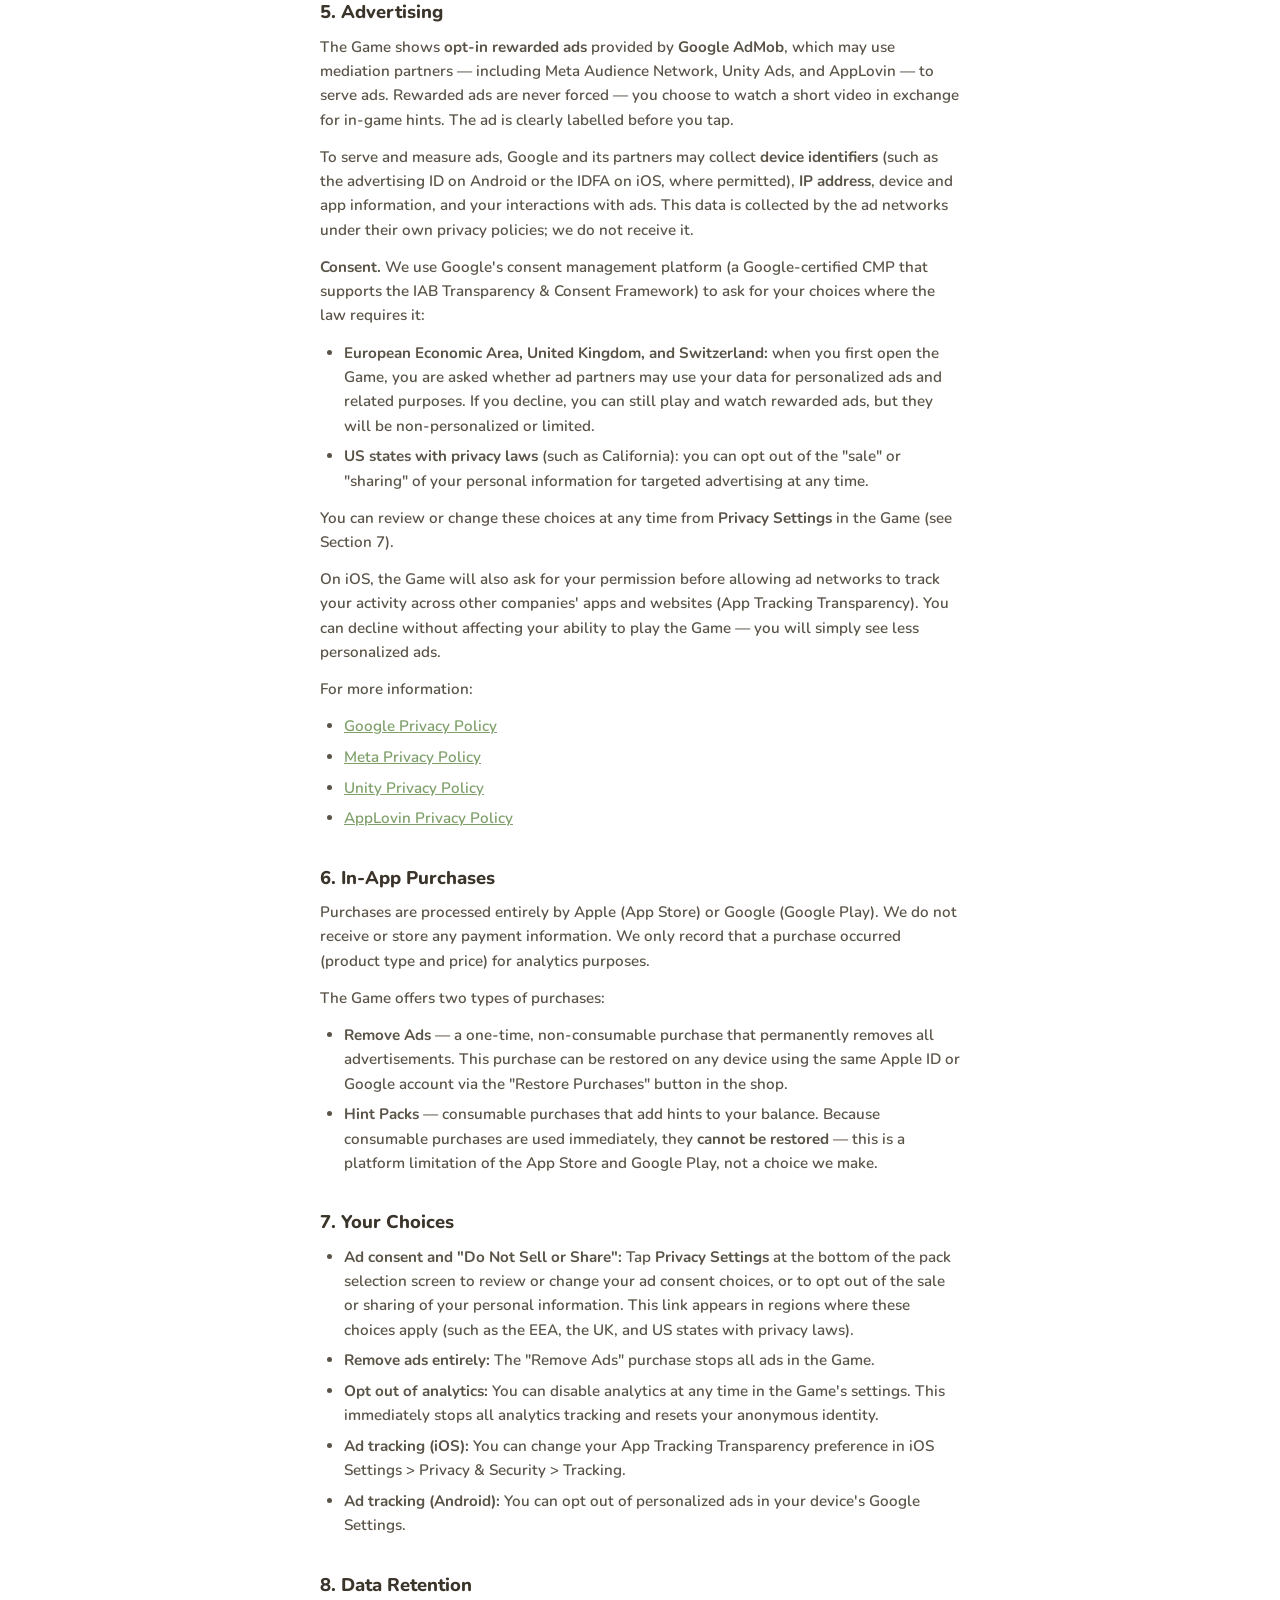
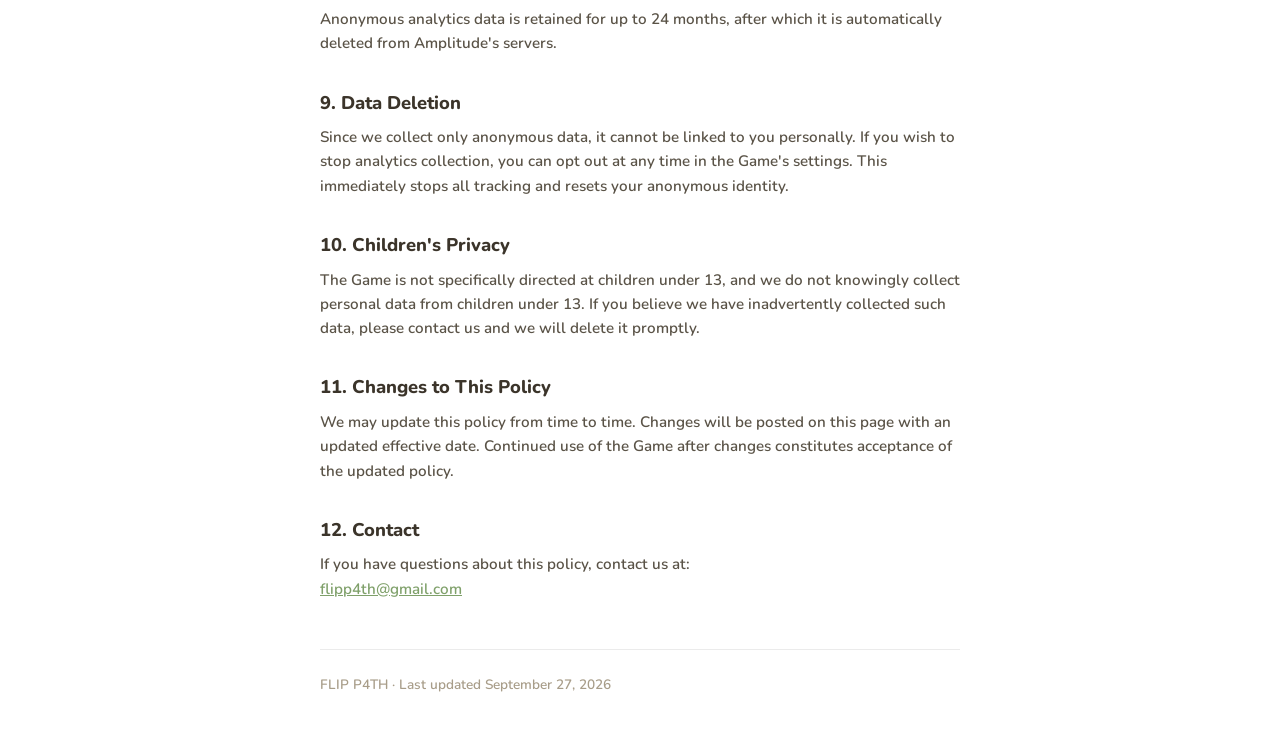
==== commit 8efa2c84: "site minor changes" ====
--- a/privacy.html
+++ b/privacy.html
@@ -73,7 +73,7 @@
     <a class="back-link" href="/">&larr; Back to FLIP P4TH</a>
 
     <h1>Privacy Policy</h1>
-    <p class="effective-date">Effective date: August 29, 2026</p>
+    <p class="effective-date">Effective date: September 27, 2026</p>
 
     <p>FLIP P4TH ("the Game") is developed and published by the developer ("we", "us", "our"). We respect your privacy and are committed to protecting it. This policy explains what data we collect, why, and how you can control it.</p>
 
@@ -101,6 +101,7 @@
       <li>No cross-app or cross-site tracking for analytics</li>
     </ul>
     <p>Your analytics identity is a randomly generated string with no connection to your real identity. It cannot be used to identify you.</p>
+    <p>This section describes the data <em>we</em> collect. Our advertising partners collect data separately to show ads, as described in Section 5.</p>
 
     <h2>3. Why We Collect Data</h2>
     <p>We use analytics to:</p>
@@ -116,7 +117,15 @@
     <p>We use <strong>Amplitude</strong> as our analytics processor. Amplitude receives only anonymous event data with IP anonymization enabled and no autocapture. No Session Replay or screen recording is used. For more information, see <a href="https://amplitude.com/privacy" target="_blank" rel="noopener">Amplitude's Privacy Policy</a>.</p>
 
     <h2>5. Advertising</h2>
-    <p>The Game shows <strong>opt-in rewarded ads</strong> provided by <strong>Google AdMob</strong>, which may use mediation partners — including Meta Audience Network, Unity Ads, and AppLovin — to serve ads. Rewarded ads are never forced — you choose to watch a short video in exchange for in-game hints. The ad is clearly labelled before you tap. These ad networks may collect device information to serve ads. On iOS, the Game will ask for your permission before allowing ad networks to track your activity across other companies' apps and websites (App Tracking Transparency). You can decline without affecting your ability to play the Game — you will simply see less personalized ads.</p>
+    <p>The Game shows <strong>opt-in rewarded ads</strong> provided by <strong>Google AdMob</strong>, which may use mediation partners — including Meta Audience Network, Unity Ads, and AppLovin — to serve ads. Rewarded ads are never forced — you choose to watch a short video in exchange for in-game hints. The ad is clearly labelled before you tap.</p>
+    <p>To serve and measure ads, Google and its partners may collect <strong>device identifiers</strong> (such as the advertising ID on Android or the IDFA on iOS, where permitted), <strong>IP address</strong>, device and app information, and your interactions with ads. This data is collected by the ad networks under their own privacy policies; we do not receive it.</p>
+    <p><strong>Consent.</strong> We use Google's consent management platform (a Google-certified CMP that supports the IAB Transparency &amp; Consent Framework) to ask for your choices where the law requires it:</p>
+    <ul>
+      <li><strong>European Economic Area, United Kingdom, and Switzerland:</strong> when you first open the Game, you are asked whether ad partners may use your data for personalized ads and related purposes. If you decline, you can still play and watch rewarded ads, but they will be non-personalized or limited.</li>
+      <li><strong>US states with privacy laws</strong> (such as California): you can opt out of the "sale" or "sharing" of your personal information for targeted advertising at any time.</li>
+    </ul>
+    <p>You can review or change these choices at any time from <strong>Privacy Settings</strong> in the Game (see Section 7).</p>
+    <p>On iOS, the Game will also ask for your permission before allowing ad networks to track your activity across other companies' apps and websites (App Tracking Transparency). You can decline without affecting your ability to play the Game — you will simply see less personalized ads.</p>
     <p>For more information:</p>
     <ul>
       <li><a href="https://policies.google.com/privacy" target="_blank" rel="noopener">Google Privacy Policy</a></li>
@@ -135,6 +144,8 @@
 
     <h2>7. Your Choices</h2>
     <ul>
+      <li><strong>Ad consent and "Do Not Sell or Share":</strong> Tap <strong>Privacy Settings</strong> at the bottom of the pack selection screen to review or change your ad consent choices, or to opt out of the sale or sharing of your personal information. This link appears in regions where these choices apply (such as the EEA, the UK, and US states with privacy laws).</li>
+      <li><strong>Remove ads entirely:</strong> The "Remove Ads" purchase stops all ads in the Game.</li>
       <li><strong>Opt out of analytics:</strong> You can disable analytics at any time in the Game's settings. This immediately stops all analytics tracking and resets your anonymous identity.</li>
       <li><strong>Ad tracking (iOS):</strong> You can change your App Tracking Transparency preference in iOS Settings &gt; Privacy &amp; Security &gt; Tracking.</li>
       <li><strong>Ad tracking (Android):</strong> You can opt out of personalized ads in your device's Google Settings.</li>
@@ -156,7 +167,7 @@
     <p>If you have questions about this policy, contact us at:<br>
     <a href="mailto:flipp4th@gmail.com">flipp4th@gmail.com</a></p>
 
-    <p class="footer-note">FLIP P4TH &middot; Last updated August 29, 2026</p>
+    <p class="footer-note">FLIP P4TH &middot; Last updated September 27, 2026</p>
   </div>
 </body>
 </html>
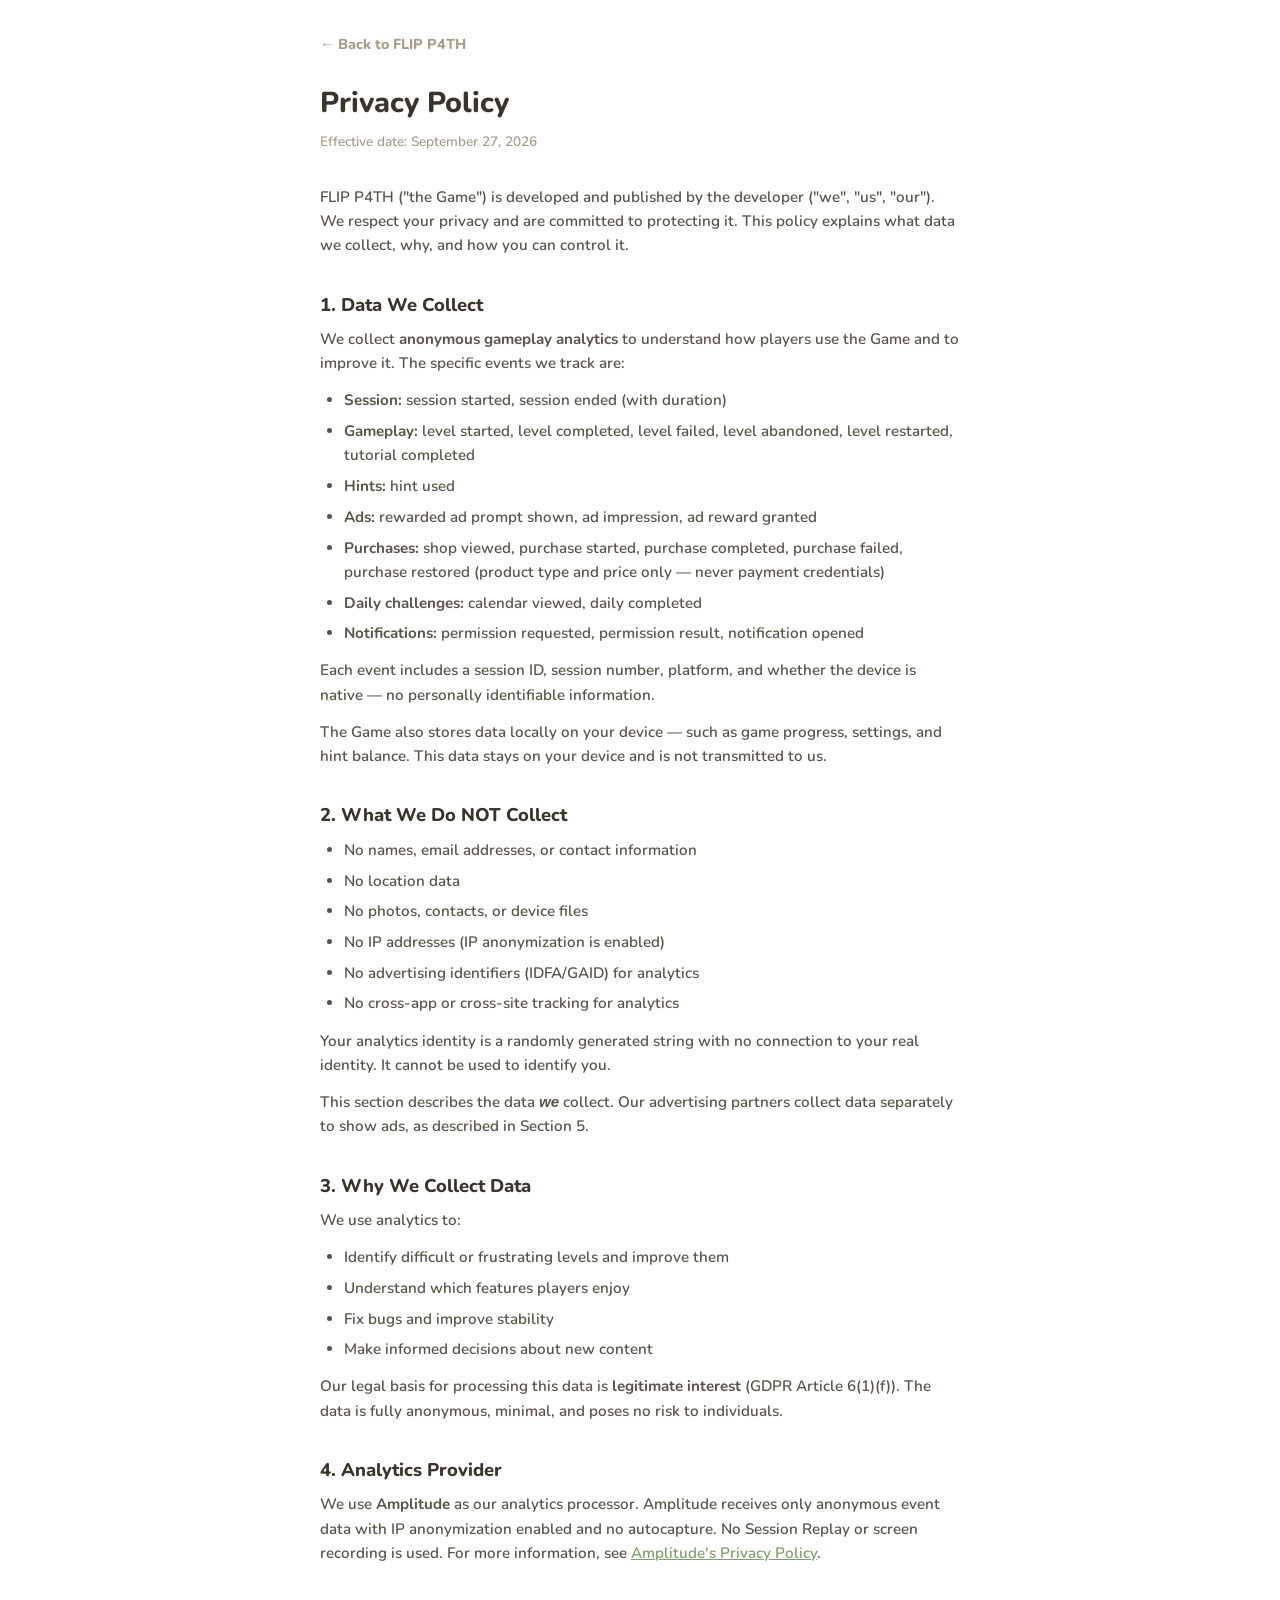
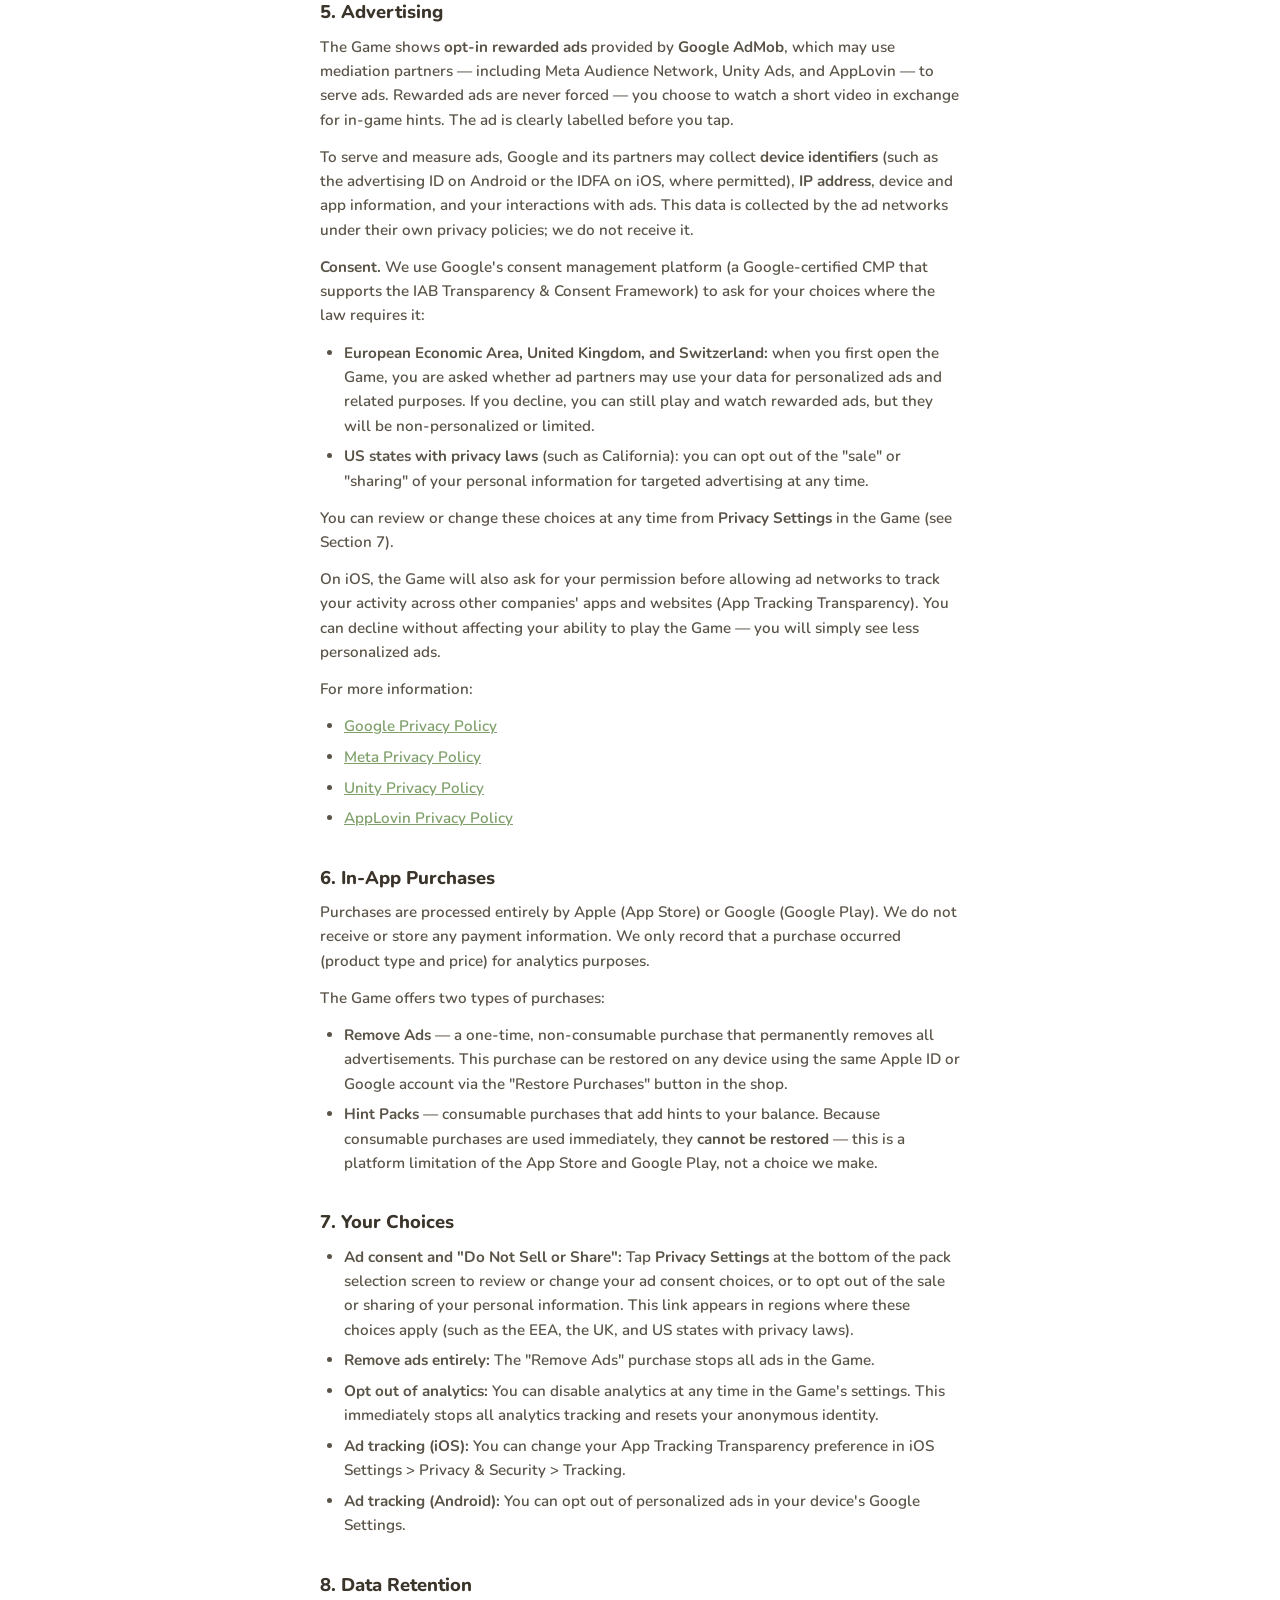
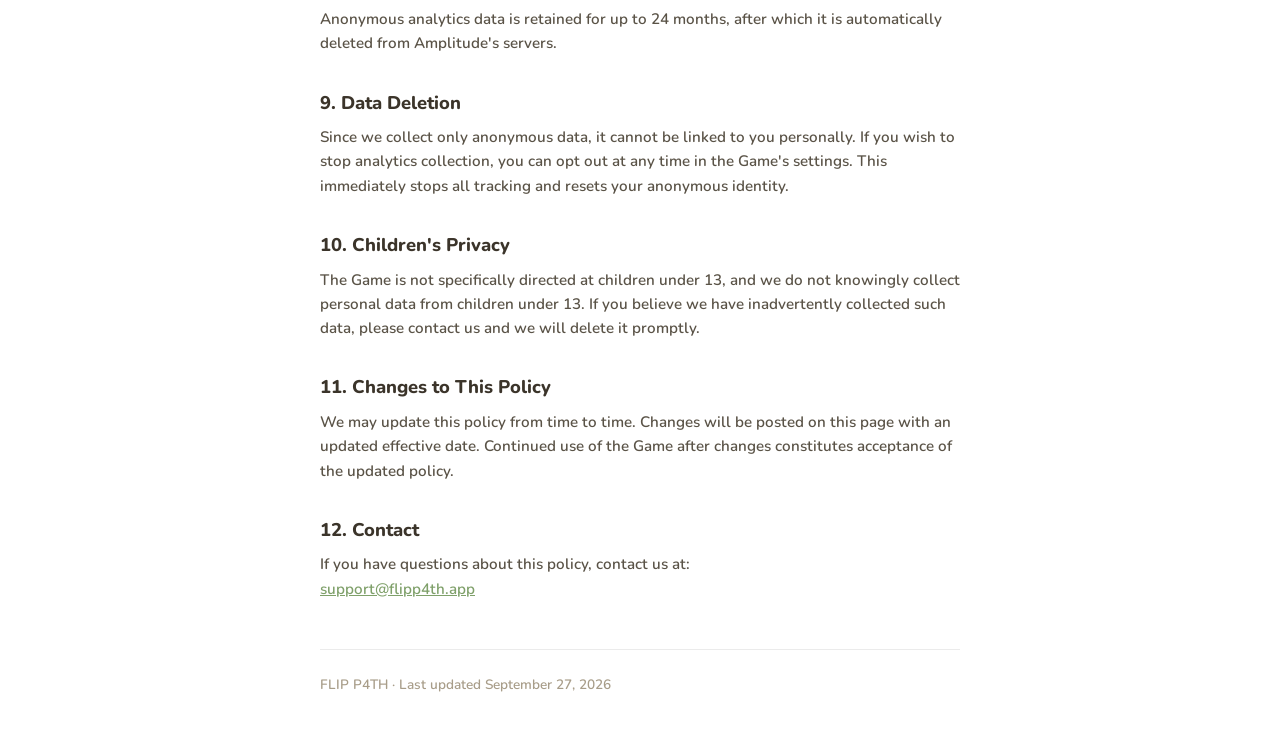
==== commit 7c7070fb: "change email" ====
--- a/privacy.html
+++ b/privacy.html
@@ -165,7 +165,7 @@
 
     <h2>12. Contact</h2>
     <p>If you have questions about this policy, contact us at:<br>
-    <a href="mailto:flipp4th@gmail.com">flipp4th@gmail.com</a></p>
+    <a href="mailto:support@flipp4th.app">support@flipp4th.app</a></p>
 
     <p class="footer-note">FLIP P4TH &middot; Last updated September 27, 2026</p>
   </div>
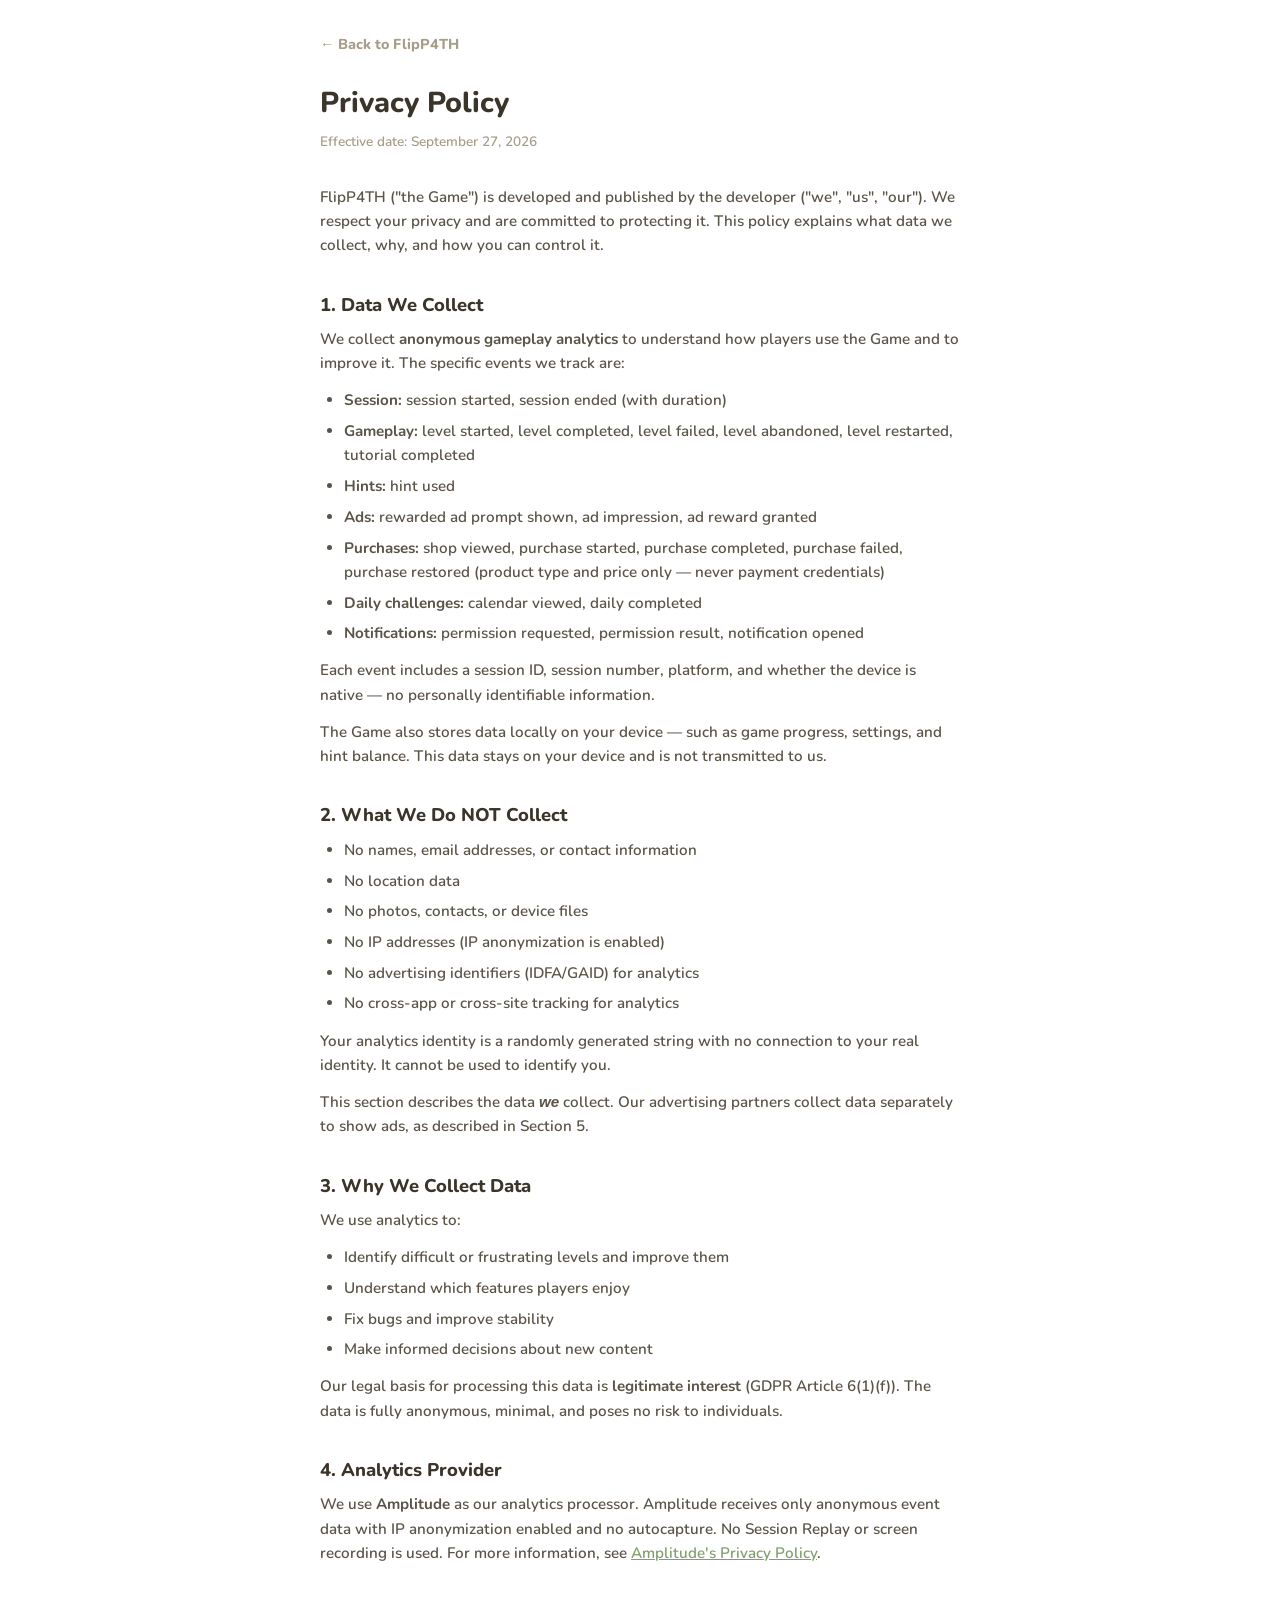
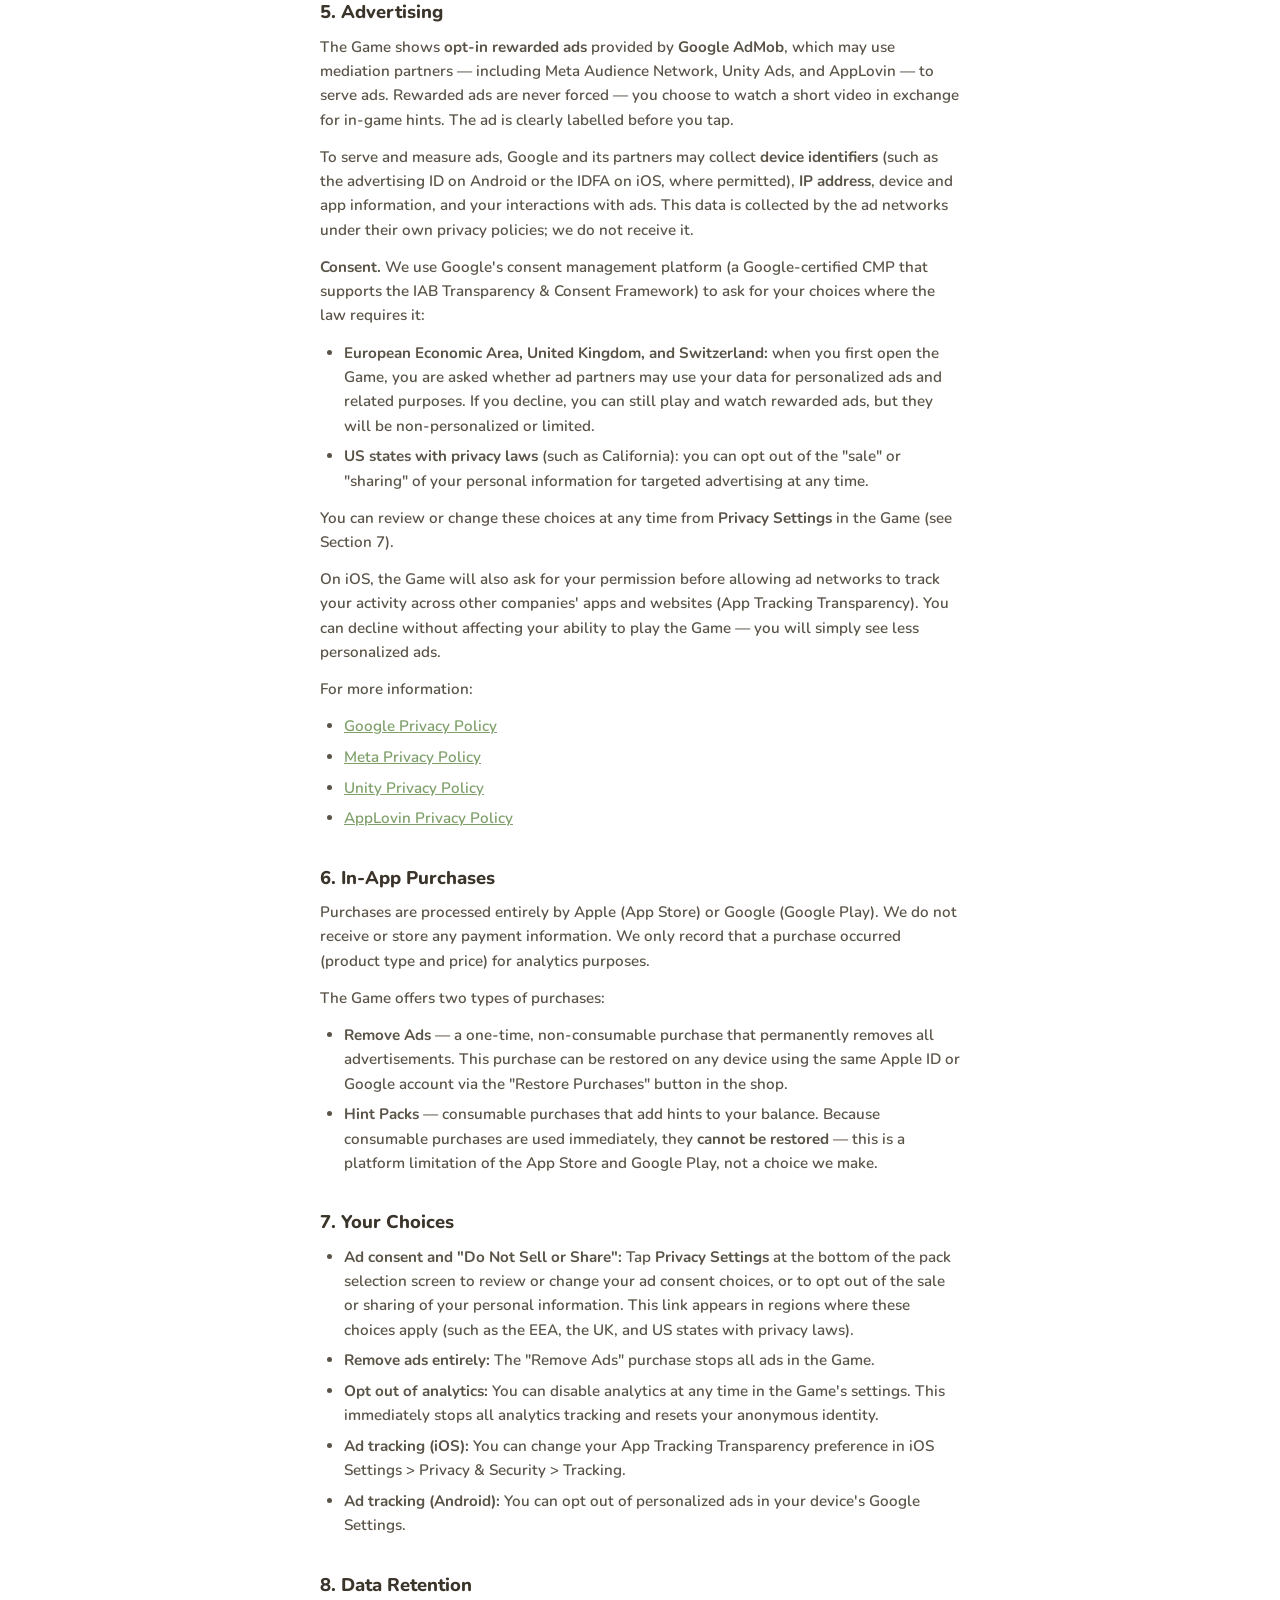
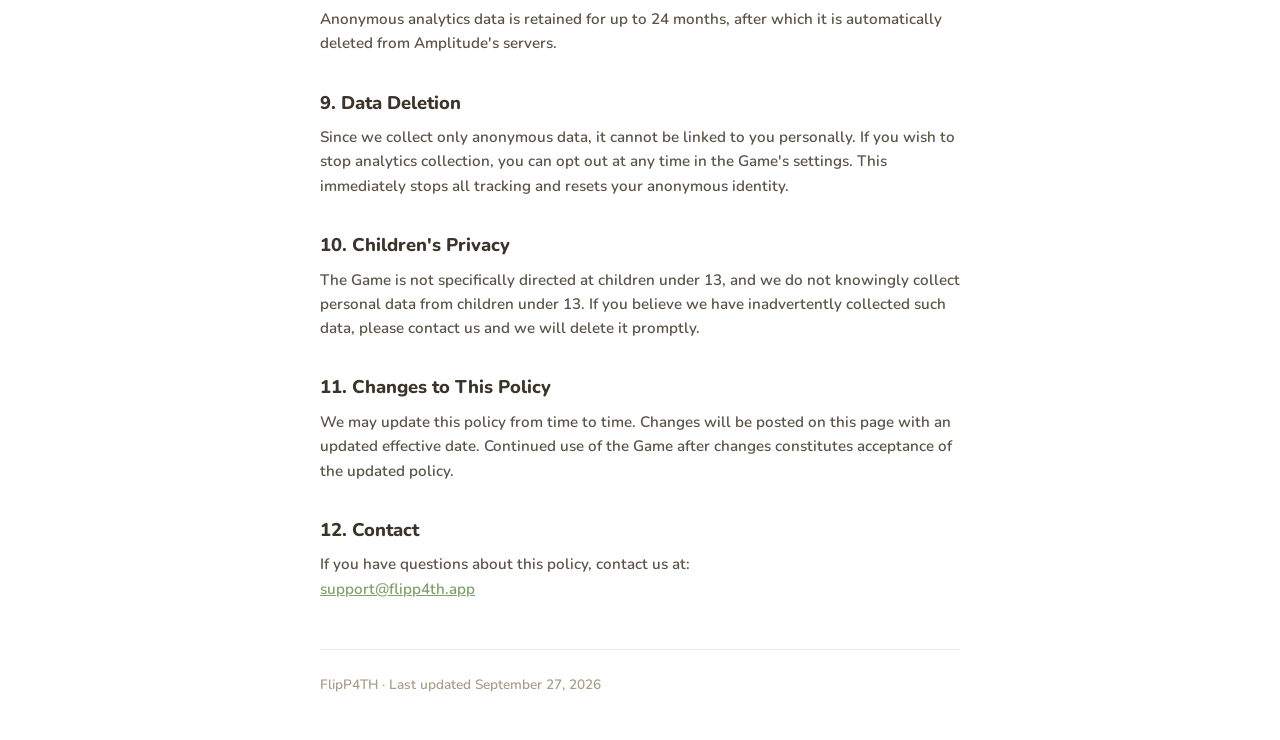
==== commit 12a9fc6e: "backup" ====
--- a/privacy.html
+++ b/privacy.html
@@ -3,7 +3,7 @@
 <head>
   <meta charset="UTF-8">
   <meta name="viewport" content="width=device-width, initial-scale=1.0">
-  <title>Privacy Policy - FLIP P4TH</title>
+  <title>Privacy Policy - FlipP4TH</title>
   <link rel="preconnect" href="https://fonts.googleapis.com">
   <link rel="preconnect" href="https://fonts.gstatic.com" crossorigin>
   <link href="https://fonts.googleapis.com/css2?family=Nunito:wght@600;800&display=swap" rel="stylesheet">
@@ -70,12 +70,12 @@
 </head>
 <body>
   <div class="container">
-    <a class="back-link" href="/">&larr; Back to FLIP P4TH</a>
+    <a class="back-link" href="/">&larr; Back to FlipP4TH</a>
 
     <h1>Privacy Policy</h1>
     <p class="effective-date">Effective date: September 27, 2026</p>
 
-    <p>FLIP P4TH ("the Game") is developed and published by the developer ("we", "us", "our"). We respect your privacy and are committed to protecting it. This policy explains what data we collect, why, and how you can control it.</p>
+    <p>FlipP4TH ("the Game") is developed and published by the developer ("we", "us", "our"). We respect your privacy and are committed to protecting it. This policy explains what data we collect, why, and how you can control it.</p>
 
     <h2>1. Data We Collect</h2>
     <p>We collect <strong>anonymous gameplay analytics</strong> to understand how players use the Game and to improve it. The specific events we track are:</p>
@@ -167,7 +167,7 @@
     <p>If you have questions about this policy, contact us at:<br>
     <a href="mailto:support@flipp4th.app">support@flipp4th.app</a></p>
 
-    <p class="footer-note">FLIP P4TH &middot; Last updated September 27, 2026</p>
+    <p class="footer-note">FlipP4TH &middot; Last updated September 27, 2026</p>
   </div>
 </body>
 </html>
